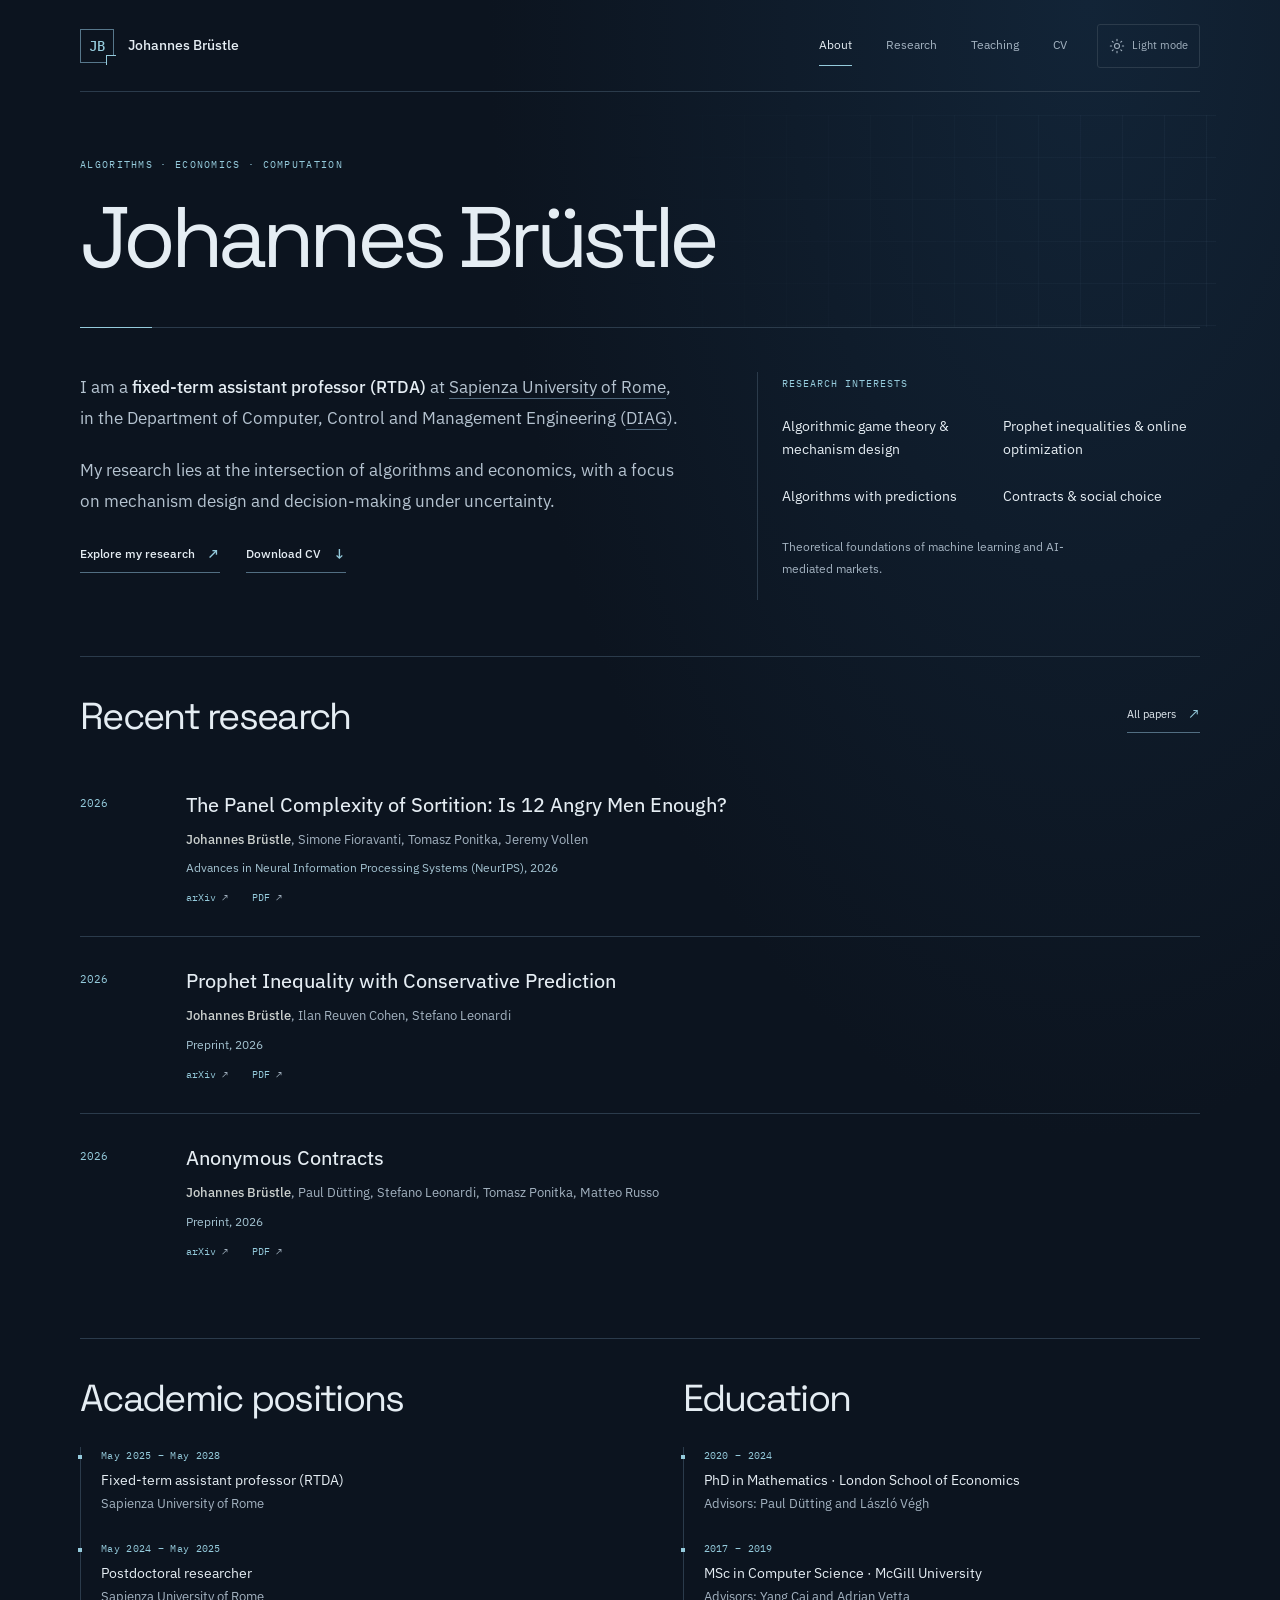
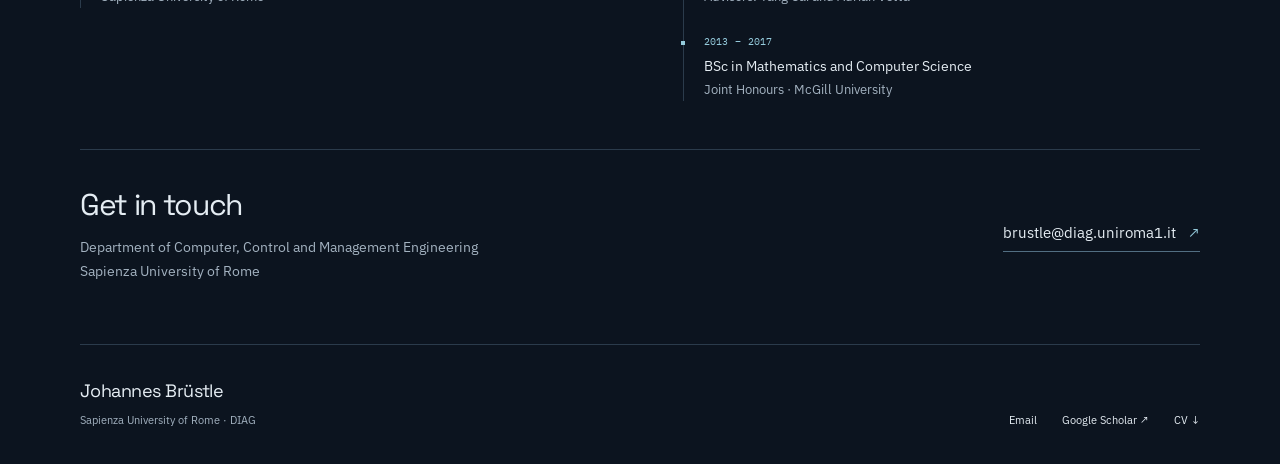
==== index.html @ 5ec2d5ed "Website" ====
<!doctype html>
<html lang="en" class="no-js">
<head>
  <meta charset="utf-8"><meta name="viewport" content="width=device-width,initial-scale=1">
  <title>Johannes Brüstle | Algorithms &amp; Economics</title>
  <meta name="description" content="Johannes Brüstle is an assistant professor at Sapienza University of Rome working on algorithmic game theory, mechanism design, and online optimization.">
  <meta name="theme-color" content="#0c141f">
  <meta name="google-site-verification" content="e_kFHhiiDj24DP6dQCuJJRCEikuIyRpMF3r_lVCMAkg">
  <meta property="og:title" content="Johannes Brüstle | Algorithms &amp; Economics">
  <meta property="og:description" content="Johannes Brüstle is an assistant professor at Sapienza University of Rome working on algorithmic game theory, mechanism design, and online optimization.">
  <meta property="og:type" content="website">
  <meta property="og:url" content="https://jbrustle01.github.io/">
  <meta property="og:site_name" content="Johannes Brüstle">
  <link rel="canonical" href="https://jbrustle01.github.io/">
  <link rel="icon" type="image/svg+xml" href="./assets/favicon.svg">
  <script src="./assets/theme.js?v=themes-1"></script>
  <link rel="stylesheet" href="./assets/style.css?v=themes-1">
  <script src="./assets/site.js?v=academic-1" defer></script>
  <script type="application/ld+json">
  {
    "@context": "https://schema.org",
    "@graph": [
      {
        "@type": "WebSite",
        "@id": "https://jbrustle01.github.io/#website",
        "url": "https://jbrustle01.github.io/",
        "name": "Johannes Brüstle"
      },
      {
        "@type": "ProfilePage",
        "@id": "https://jbrustle01.github.io/#profile",
        "url": "https://jbrustle01.github.io/",
        "name": "Johannes Brüstle",
        "isPartOf": {"@id": "https://jbrustle01.github.io/#website"},
        "mainEntity": {"@id": "https://jbrustle01.github.io/#person"}
      },
      {
        "@type": "Person",
        "@id": "https://jbrustle01.github.io/#person",
        "name": "Johannes Brüstle",
        "alternateName": "Johannes Brustle",
        "url": "https://jbrustle01.github.io/",
        "jobTitle": "Fixed-term assistant professor (RTDA)",
        "worksFor": {
          "@type": "CollegeOrUniversity",
          "name": "Sapienza University of Rome",
          "url": "https://www.uniroma1.it/en/"
        },
        "sameAs": [
          "https://scholar.google.com/citations?user=ef6YVs4AAAAJ"
        ]
      }
    ]
  }
  </script>

</head>
<body>
  <a class="skip" href="#main">Skip to content</a>
  <header class="site-header wrap">
    <a class="brand" href="./" aria-label="Johannes Brüstle — home"><span class="monogram" aria-hidden="true">JB</span><span>Johannes Brüstle</span></a>
    <div class="header-controls"><nav class="site-nav" aria-label="Main navigation"><a href="./" aria-current="page">About</a><a href="./research/">Research</a><a href="./teaching/">Teaching</a><a href="./cv/">CV</a></nav><button type="button" class="theme-toggle" data-theme-toggle aria-label="Switch to light mode" hidden><svg data-theme-icon viewBox="0 0 24 24" aria-hidden="true"><circle cx="12" cy="12" r="3.75"/><path d="M12 2v2m0 16v2M2 12h2m16 0h2M4.93 4.93l1.42 1.42m11.3 11.3 1.42 1.42M4.93 19.07l1.42-1.42m11.3-11.3 1.42-1.42"/></svg><span data-theme-label>Light mode</span></button></div>
  </header>
  <main id="main" class="wrap">
<section class="hero" aria-labelledby="home-title">
  <div class="hero-heading"><p class="eyebrow">Algorithms · Economics · Computation</p>
    <h1 id="home-title">Johannes Brüstle</h1>

  </div>
  <div class="hero-bio">
    <p class="intro">I am a <strong>fixed-term assistant professor (RTDA)</strong> at <a href="https://www.uniroma1.it/en/">Sapienza University of Rome</a>, in the Department of Computer, Control and Management Engineering (<a href="https://www.diag.uniroma1.it/">DIAG</a>).</p>
    <p class="intro">My research lies at the intersection of algorithms and economics, with a focus on mechanism design and decision-making under uncertainty.</p>
    <div class="link-row"><a class="text-link" href="research/">Explore my research <span class="arrow" aria-hidden="true">↗</span></a><a class="text-link" href="assets/johannes-brustle-cv.pdf">Download CV <span class="arrow" aria-hidden="true">↓</span></a></div>
  </div>
  <aside class="aside" aria-label="Research areas">
    <!-- To add a portrait, place portrait.jpg in assets and insert: <img class="portrait" src="assets/portrait.jpg" alt="Johannes Brüstle" width="600" height="750"> -->
    <p class="aside-label">Research interests</p>
    <ol class="areas"><li><span class="number" aria-hidden="true">01</span><span>Algorithmic game theory &amp; mechanism design</span></li><li><span class="number" aria-hidden="true">02</span><span>Prophet inequalities &amp; online optimization</span></li><li><span class="number" aria-hidden="true">03</span><span>Algorithms with predictions</span></li><li><span class="number" aria-hidden="true">04</span><span>Contracts &amp; social choice</span></li></ol>
    <p class="aside-note">Theoretical foundations of machine learning and AI-mediated markets.</p>
  </aside>
</section>
<section class="section" aria-labelledby="recent-title"><div class="section-heading"><h2 id="recent-title">Recent research</h2><a class="text-link" href="research/">All papers <span class="arrow" aria-hidden="true">↗</span></a></div>
<article class="paper" data-paper data-kind="publications">
      <div class="paper-year">2026</div><div>
      <h3><a href="https://arxiv.org/abs/2504.20508">The Panel Complexity of Sortition: Is 12 Angry Men Enough?</a></h3><p class="authors"><strong>Johannes Brüstle</strong>, Simone Fioravanti, Tomasz Ponitka, Jeremy Vollen</p>
      <p class="venue">Advances in Neural Information Processing Systems (NeurIPS), 2026</p>
      <div class="paper-links"><a href="https://arxiv.org/abs/2504.20508">arXiv <span aria-hidden="true">↗</span></a><a href="https://arxiv.org/pdf/2504.20508">PDF <span aria-hidden="true">↗</span></a></div></div>
    </article><article class="paper" data-paper data-kind="preprints">
      <div class="paper-year">2026</div><div>
      <h3><a href="https://arxiv.org/abs/2602.17358">Prophet Inequality with Conservative Prediction</a></h3><p class="authors"><strong>Johannes Brüstle</strong>, Ilan Reuven Cohen, Stefano Leonardi</p>
      <p class="venue">Preprint, 2026</p>
      <div class="paper-links"><a href="https://arxiv.org/abs/2602.17358">arXiv <span aria-hidden="true">↗</span></a><a href="https://arxiv.org/pdf/2602.17358">PDF <span aria-hidden="true">↗</span></a></div></div>
    </article><article class="paper" data-paper data-kind="preprints">
      <div class="paper-year">2026</div><div>
      <h3><a href="https://arxiv.org/abs/2602.12118">Anonymous Contracts</a></h3><p class="authors"><strong>Johannes Brüstle</strong>, Paul Dütting, Stefano Leonardi, Tomasz Ponitka, Matteo Russo</p>
      <p class="venue">Preprint, 2026</p>
      <div class="paper-links"><a href="https://arxiv.org/abs/2602.12118">arXiv <span aria-hidden="true">↗</span></a><a href="https://arxiv.org/pdf/2602.12118">PDF <span aria-hidden="true">↗</span></a></div></div>
    </article>
</section>
<section class="section two-column" aria-label="Academic background">
  <div><h2>Academic positions</h2><ol class="timeline"><li><span class="date">May 2025 – May 2028</span><span class="title">Fixed-term assistant professor (RTDA)</span><span class="detail">Sapienza University of Rome</span></li><li><span class="date">May 2024 – May 2025</span><span class="title">Postdoctoral researcher</span><span class="detail">Sapienza University of Rome</span></li></ol></div>
  <div><h2>Education</h2><ol class="timeline"><li><span class="date">2020 – 2024</span><span class="title">PhD in Mathematics · London School of Economics</span><span class="detail">Advisors: Paul Dütting and László Végh</span></li><li><span class="date">2017 – 2019</span><span class="title">MSc in Computer Science · McGill University</span><span class="detail">Advisors: Yang Cai and Adrian Vetta</span></li><li><span class="date">2013 – 2017</span><span class="title">BSc in Mathematics and Computer Science</span><span class="detail">Joint Honours · McGill University</span></li></ol></div>
</section>
<section class="section contact-strip" aria-labelledby="contact-title"><div><h2 id="contact-title">Get in touch</h2><p>Department of Computer, Control and Management Engineering<br>Sapienza University of Rome</p></div><a class="text-link" href="mailto:brustle@diag.uniroma1.it">brustle@diag.uniroma1.it <span class="arrow" aria-hidden="true">↗</span></a></section>

</main>
  <footer class="site-footer wrap">
    <div><div class="footer-name">Johannes Brüstle</div><p class="footer-detail">Sapienza University of Rome · DIAG</p></div>
    <div class="footer-links"><a href="mailto:brustle@diag.uniroma1.it">Email</a><a href="https://scholar.google.com/citations?user=ef6YVs4AAAAJ&amp;hl=en&amp;sortby=pubdate">Google Scholar <span aria-hidden="true">↗</span></a><a href="./assets/johannes-brustle-cv.pdf">CV <span aria-hidden="true">↓</span></a></div>
  </footer>
</body></html>
---- assets/style.css ----
@import url('https://fonts.googleapis.com/css2?family=IBM+Plex+Mono:wght@400;500&family=IBM+Plex+Sans:wght@400;450;500;600&family=Space+Grotesk:wght@400;500&display=swap');

/* Keep the original dark palette by default, including without JavaScript. */
:root {
  color-scheme: dark;
  --bg: #0c141f;
  --surface: #111e2b;
  --text: #e5edf3;
  --muted: #a3b2c0;
  --accent: #95cbdc;
  --line: #2b3b4b;
  --glow: #122437;
  --grid: #4660781f;
  --intro: #b5c3d0;
  --intro-original: #c5cccc;
  --lede-original: #b9c2c2;
  --strong-muted: #cbd0ce;
  --compact-text: #bdc5c5;
  --venue: #a3c2d0;
  --link-rule: #526e82;
  --link-rule-original: #527185;
  --paper-link-rule: #536067;
  --intro-rule: #4c6479;
  --intro-rule-original: #5f686b;
  --monogram-rule: #57778b;
  --control-bg: #142737;
  --control-bg-original: #202b30;
  --control-rule-original: #627077;
  --control-hover: #17293a;
  --search-rule: #647177;
  --selection-bg: #95cbdc;
  --selection-text: #0c141f;
  --display: 'Space Grotesk',-apple-system,BlinkMacSystemFont,'Segoe UI',sans-serif;
  --mono: 'IBM Plex Mono',monospace;
  --sans: 'IBM Plex Sans',-apple-system,BlinkMacSystemFont,'Segoe UI',sans-serif;
}
:root[data-theme="light"] {
  color-scheme: light;
  --bg: #f6f5f1;
  --surface: #ffffff;
  --text: #182c3b;
  --muted: #536371;
  --accent: #28667b;
  --line: #cbd3d5;
  --glow: #e6eef0;
  --grid: #46607816;
  --intro: #415564;
  --intro-original: #415564;
  --lede-original: #415564;
  --strong-muted: #2c414e;
  --compact-text: #415564;
  --venue: #416777;
  --link-rule: #74909c;
  --link-rule-original: #74909c;
  --paper-link-rule: #74909c;
  --intro-rule: #8ba2ac;
  --intro-rule-original: #8ba2ac;
  --monogram-rule: #78939f;
  --control-bg: #e1eaed;
  --control-bg-original: #e1eaed;
  --control-rule-original: #74909c;
  --control-hover: #e5edef;
  --search-rule: #8296a0;
  --selection-bg: #28667b;
  --selection-text: #ffffff;
}
*{box-sizing:border-box}html{scroll-behavior:smooth;scroll-padding-top:2rem}body{margin:0;background:var(--bg);color:var(--text);font:16px/1.7 var(--sans);-webkit-font-smoothing:antialiased}a{color:inherit;text-decoration:none;text-underline-offset:5px}a:hover{color:var(--accent)}button,input{font:inherit}button,a,input{touch-action:manipulation}:focus-visible{outline:2px solid var(--accent);outline-offset:6px}::selection{background:var(--selection-bg);color:var(--selection-text)}p{margin:0 0 1.25rem}h1,h2,h3{font-weight:400;margin:0;line-height:1.15}h1,h2{font-family:var(--display)}h1{font-size:clamp(3.2rem,6vw,5.5rem);letter-spacing:-.025em}h2{font-size:clamp(2rem,3.5vw,2.8rem);letter-spacing:-.02em}h3{font-size:1.2rem;font-weight:500}small{font-size:.8rem}.wrap{width:min(1120px,calc(100% - 96px));margin-inline:auto}.skip{position:absolute;left:24px;top:-100px;background:var(--text);color:var(--bg);padding:12px;z-index:5}.skip:focus{top:12px}.site-header{height:110px;display:flex;justify-content:space-between;align-items:center;border-bottom:1px solid var(--line);gap:30px}.brand{display:flex;align-items:center;gap:14px;font-size:15px;letter-spacing:.015em;white-space:nowrap}.monogram{font-family:var(--display);font-size:26px;width:38px;height:38px;border:1px solid var(--link-rule-original);display:grid;place-items:center;color:var(--accent);line-height:1}.site-nav{display:flex;gap:32px;align-items:center;font-size:14px}.site-nav a{padding:10px 0;position:relative;color:var(--muted)}.site-nav a:hover,.site-nav a[aria-current=page]{color:var(--text)}.site-nav a[aria-current=page]:after{content:'';height:2px;background:var(--accent);position:absolute;bottom:0;left:0;right:0}.eyebrow{text-transform:uppercase;letter-spacing:.19em;font-size:11px;font-weight:600;color:var(--accent);margin-bottom:25px}.hero{display:grid;grid-template-columns:1fr 300px;gap:88px;padding:75px 0 70px;align-items:start}.hero h1{font-size:clamp(4.4rem,7.7vw,7.1rem);line-height:.98;margin-bottom:32px;letter-spacing:-.035em}.hero .intro{font-size:18px;line-height:1.85;max-width:650px;color:var(--intro-original)}.hero .intro a{text-decoration:underline;text-decoration-color:var(--intro-rule-original)}.hero .intro strong{color:var(--text);font-weight:500}.link-row{display:flex;flex-wrap:wrap;gap:26px;align-items:center;margin-top:29px;font-size:13px;font-weight:500}.text-link{display:inline-flex;align-items:center;gap:12px;border-bottom:1px solid var(--link-rule-original);padding-bottom:5px}.arrow{font-size:17px;color:var(--accent)}.aside{border-top:1px solid var(--accent);margin-top:8px;padding-top:24px}.aside-label{color:var(--muted);font-size:11px;text-transform:uppercase;letter-spacing:.16em;margin:0 0 26px}.areas{padding:0;margin:0;list-style:none}.areas li{border-bottom:1px solid var(--line);padding:19px 0;display:flex;gap:19px;line-height:1.45;font-size:15px}.areas li:first-child{padding-top:0}.areas .number{font-size:11px;color:var(--accent);padding-top:2px;font-variant-numeric:tabular-nums}.aside-note{margin-top:25px;font-size:12px;color:var(--muted);line-height:1.8}.portrait{width:100%;aspect-ratio:4/5;object-fit:cover;margin:0 0 28px;filter:grayscale(100%)}.section{padding:48px 0 58px;border-top:1px solid var(--line)}.section-heading{display:flex;justify-content:space-between;align-items:center;gap:24px;margin-bottom:22px}.section-heading .text-link{font-size:12px;white-space:nowrap}.paper{display:grid;grid-template-columns:100px 1fr;gap:26px;padding:29px 0;border-bottom:1px solid var(--line)}.paper:last-child{border-bottom:none}.paper-year{font-size:13px;color:var(--accent);font-variant-numeric:tabular-nums;padding-top:4px}.paper h3{font-size:20px;line-height:1.45;font-weight:450;margin-bottom:9px;max-width:820px}.paper h3 a:hover{text-decoration:underline}.authors{color:var(--muted);font-size:13px;line-height:1.8;margin:0 0 7px}.authors strong{font-weight:500;color:var(--strong-muted)}.venue{font-size:12px;color:var(--venue);line-height:1.7;margin:0}.paper-links{display:flex;flex-wrap:wrap;gap:22px;margin-top:11px;font-size:12px}.paper-links a{border-bottom:1px solid var(--paper-link-rule);line-height:1.8}.paper-links span{color:var(--muted)}.two-column{display:grid;grid-template-columns:1fr 1fr;gap:85px}.quiet{color:var(--muted)}.small{font-size:14px}.timeline{padding:0;margin:27px 0 0;list-style:none}.timeline li{padding:0 0 25px 20px;border-left:1px solid var(--line);position:relative}.timeline li:before{content:'';width:5px;height:5px;position:absolute;top:8px;left:-3px;background:var(--accent)}.timeline li:last-child{padding-bottom:0}.timeline .date{display:block;font-size:11px;color:var(--accent);margin-bottom:5px;letter-spacing:.03em}.timeline .title{display:block;font-size:14px;color:var(--text);line-height:1.7}.timeline .detail{display:block;color:var(--muted);font-size:13px}.page-head{padding:63px 0 43px}.page-head .eyebrow{margin-bottom:20px}.page-head h1{margin-bottom:25px}.page-head .lede{color:var(--lede-original);font-size:17px;max-width:780px;line-height:1.9}.page-head .link-row{margin-top:22px}.research-tools{display:flex;align-items:center;justify-content:space-between;gap:24px;padding:20px 0;border-top:1px solid var(--line);border-bottom:1px solid var(--line);margin-bottom:36px}.filters{display:flex;gap:8px;flex-wrap:wrap}.filter{background:none;color:var(--muted);padding:8px 14px;border:1px solid transparent;cursor:pointer;font-size:12px;line-height:1.7}.filter[aria-pressed=true]{border-color:var(--control-rule-original);background:var(--control-bg-original);color:var(--text)}.filter:hover{color:var(--text);border-color:var(--paper-link-rule)}.search{display:flex;align-items:center;gap:10px;border-bottom:1px solid var(--search-rule);padding:7px 1px;min-width:240px}.search input{background:none;border:0;min-width:0;width:100%;color:var(--text);font-size:12px;padding:3px 0;outline-offset:4px}.search input::placeholder{color:var(--muted)}.search svg{width:15px;height:15px;flex-shrink:0;color:var(--muted)}.research-group{padding-bottom:40px}.research-group h2{font-size:31px}.group-title{display:flex;gap:16px;align-items:center}.count{font-family:var(--sans);font-size:11px;color:var(--muted);border:1px solid var(--line);min-width:23px;height:23px;display:grid;place-items:center}.empty{color:var(--muted);padding:30px 0 80px}.sr-only{position:absolute;width:1px;height:1px;padding:0;margin:-1px;overflow:hidden;clip:rect(0,0,0,0);white-space:nowrap;border:0}[hidden]{display:none!important}.cv-section{border-top:1px solid var(--line);display:grid;grid-template-columns:240px 1fr;gap:42px;padding:38px 0}.cv-section h2{font-size:30px}.cv-items{display:grid;gap:29px}.cv-entry h3{font-size:16px;margin:0 0 5px;line-height:1.5}.cv-entry p{font-size:14px;color:var(--muted);margin:0;line-height:1.85}.cv-entry .date{font-size:12px;color:var(--accent);margin:0 0 5px}.compact-list{list-style:none;padding:0;margin:0}.compact-list li{padding:8px 0;color:var(--compact-text);font-size:14px}.compact-list li:first-child{padding-top:0}.compact-list strong{color:var(--text);font-weight:500}.cv-download{border:1px solid var(--link-rule-original);padding:10px 18px;display:inline-flex;gap:18px;align-items:center;color:var(--text);font-size:13px}.cv-download:hover{background:var(--control-hover)}.course{display:grid;grid-template-columns:240px 1fr;gap:42px;padding:37px 0 48px;border-top:1px solid var(--line)}.course-meta{color:var(--muted);font-size:13px}.course-meta strong{color:var(--accent);font-weight:400;display:block;margin-bottom:9px}.course h2{margin-bottom:20px;font-size:35px}.course p{color:var(--muted);font-size:15px;max-width:640px}.site-footer{border-top:1px solid var(--line);padding:31px 0 35px;display:flex;justify-content:space-between;gap:24px;align-items:flex-end;margin-top:20px}.footer-name{font-family:var(--display);font-size:22px;margin-bottom:4px}.footer-detail{font-size:11px;color:var(--muted);margin:0}.footer-links{display:flex;gap:25px;font-size:12px}.contact-strip{display:flex;justify-content:space-between;gap:30px;align-items:center}.contact-strip h2{font-size:34px;margin-bottom:14px}.contact-strip p{font-size:14px;color:var(--muted);margin:0}.contact-strip .text-link{font-size:15px}.not-found{min-height:65vh}.not-found h1{margin-bottom:25px}.no-js .research-tools{display:none}
@media(min-width:1500px){.wrap{width:1160px}.hero{padding-top:85px;padding-bottom:85px}}
@media(max-width:900px){.wrap{width:calc(100% - 56px)}.hero{grid-template-columns:1fr 250px;gap:42px}.hero h1{font-size:5.6rem}.hero .intro{font-size:16px}.site-nav{gap:22px}.two-column{gap:40px}.cv-section,.course{grid-template-columns:190px 1fr;gap:28px}.research-tools{align-items:flex-start;flex-direction:column}.search{width:100%}}
@media(max-width:760px){.hero{display:block}.hero h1{font-size:5rem}.aside{margin-top:43px}}
@media(max-width:650px){.wrap{width:calc(100% - 40px)}.site-header{height:auto;padding:23px 0 16px;display:block}.brand{font-size:14px;gap:11px}.monogram{width:33px;height:33px;font-size:23px}.site-nav{gap:28px;margin-top:21px;font-size:12px}.site-nav a{padding:4px 0 10px}.hero{display:block;padding:44px 0 36px}.hero h1{font-size:5rem;margin-bottom:25px}.eyebrow{font-size:10px;margin-bottom:22px}.hero .intro{font-size:16px}.aside{margin-top:43px;padding-top:20px}.aside-label{margin-bottom:22px}.areas li{padding:14px 0;font-size:14px}.aside-note{display:none}.link-row{gap:22px;font-size:12px}.section{padding:33px 0 38px}.section-heading{align-items:baseline;gap:12px}.section-heading h2{font-size:31px}.section-heading .text-link{font-size:11px;gap:5px}.paper{grid-template-columns:1fr;gap:8px;padding:23px 0}.paper-year{font-size:11px;padding:0}.paper h3{font-size:18px}.authors{font-size:12px}.venue{font-size:11px}.two-column{grid-template-columns:1fr;gap:36px}.page-head{padding:42px 0 29px}.page-head h1{font-size:3.7rem}.page-head .lede{font-size:15px}.research-tools{gap:18px;padding:16px 0;margin-bottom:30px}.filter{padding:7px 11px;font-size:11px}.research-group h2{font-size:29px}.research-group{padding-bottom:32px}.cv-section,.course{grid-template-columns:1fr;gap:24px;padding:30px 0}.cv-section h2{font-size:29px}.course h2{font-size:30px}.course-meta{font-size:12px}.contact-strip{display:block}.contact-strip .text-link{margin-top:25px;font-size:14px}.site-footer{display:block;margin-top:5px;padding:25px 0}.footer-links{margin-top:21px;gap:24px}.portrait{max-width:290px}}
@media(prefers-reduced-motion:reduce){html{scroll-behavior:auto}}
@media print{body{background:white;color:#111;font-size:11pt}a{color:inherit}.wrap{width:100%}.site-header,.site-footer,.research-tools,.link-row,.aside{display:none}.hero,.page-head,.section,.cv-section{padding:15px 0}.hero{display:block}.hero h1{font-size:42pt}h1{font-size:34pt}h2{font-size:24pt}.quiet,.authors,.venue,.cv-entry p,.date,.eyebrow,.paper-year{color:#444!important}.paper,.cv-entry{break-inside:avoid}}

/* A restrained technical character: cool ink, geometric type, precise rules. */
body{background:radial-gradient(ellipse at 85% 0%,var(--glow) 0,transparent 600px),var(--bg)}
h1,h2{font-weight:400}h2{font-size:clamp(1.8rem,3vw,2.35rem);letter-spacing:-.045em}
.site-header{height:92px}.brand{font-weight:500;letter-spacing:0;font-size:14px}.monogram{font-family:var(--mono);font-size:14px;width:34px;height:34px;border-color:var(--monogram-rule);position:relative}.monogram:after{content:'';position:absolute;right:-3px;bottom:-3px;background:var(--bg);width:9px;height:9px;border-left:1px solid var(--accent);border-top:1px solid var(--accent)}
.site-nav{font-size:12px;gap:34px}.site-nav a[aria-current=page]:after{height:1px}.eyebrow,.aside-label,.paper-year,.timeline .date,.cv-entry .date,.count,.course-meta strong{font-family:var(--mono);font-weight:400}.eyebrow{font-size:10px;letter-spacing:.13em}
.hero{grid-template-columns:minmax(0,1.35fr) minmax(0,1fr);gap:44px 78px;padding:43px 0 56px;position:relative}.hero-heading{grid-column:1/-1;position:relative;border-bottom:1px solid var(--line);padding:21px 0 42px;isolation:isolate}.hero-heading:before{content:'';position:absolute;inset:-20px -16px 0 48%;background-image:linear-gradient(var(--grid) 1px,transparent 1px),linear-gradient(90deg,var(--grid) 1px,transparent 1px);background-size:42px 42px;mask-image:linear-gradient(90deg,transparent,#000);z-index:-1;pointer-events:none}.hero-heading:after{content:'';position:absolute;bottom:-1px;left:0;width:72px;height:1px;background:var(--accent)}
.hero .eyebrow{margin-bottom:19px}.hero h1{font-family:var(--display);font-size:clamp(3.5rem,6.7vw,6.1rem);line-height:1.08;letter-spacing:-.065em;margin:0;white-space:nowrap}.research-mark{position:absolute;right:8px;bottom:26px;width:190px;height:136px;color:var(--accent);opacity:.5;z-index:-1}.hero .intro{font-size:17px;line-height:1.85;color:var(--intro)}.hero .intro a{text-decoration-color:var(--intro-rule)}.hero .link-row{margin-top:24px}.text-link{border-color:var(--link-rule);font-size:12px}.text-link .arrow{font-size:15px}
.aside{border:0;margin:0;padding:3px 0 0 24px;border-left:1px solid var(--line)}.aside-label{font-size:10px;letter-spacing:.1em;margin-bottom:23px;color:var(--accent)}.areas{display:grid;grid-template-columns:1fr 1fr;gap:23px 24px}.areas li,.areas li:first-child{display:block;border:0;padding:0;font-size:14px;line-height:1.7}.areas .number{display:none}.aside-note{font-size:12px;line-height:1.85;margin-top:27px;max-width:290px}.section{padding:38px 0 48px}.paper{grid-template-columns:82px 1fr;gap:24px}.paper h3{font-size:20px;font-weight:450}.paper-year{font-size:11px;letter-spacing:0}.paper-links{gap:24px}.paper-links a{font-family:var(--mono);font-size:10px;border:0;color:var(--accent)}.paper-links a:hover{text-decoration:underline}.authors{font-size:13px}.venue{font-size:12px;color:var(--venue)}.section-heading .text-link{font-size:11px}.page-head h1{font-size:clamp(3rem,5.4vw,4.75rem);letter-spacing:-.065em}.page-head .lede{color:var(--intro)}.research-group h2{font-size:27px;letter-spacing:-.04em}.filter{font-family:var(--mono);font-size:10px}.filter[aria-pressed=true]{background:var(--control-bg);border-color:var(--link-rule)}.search input{font-size:12px}.cv-section h2{font-size:25px}.course h2{font-size:31px}.cv-download{font-size:12px}.contact-strip h2{font-size:30px}.footer-name{font-size:18px;letter-spacing:-.03em}.footer-detail{font-size:11px}.footer-links{font-size:11px}.timeline li:before{background:var(--accent);width:4px;height:4px}.timeline .date{font-size:10px}.site-footer{margin-top:12px}
@media(min-width:1500px){.hero{padding-top:55px;padding-bottom:65px}}
@media(max-width:1050px){.hero h1{font-size:6.6vw}.research-mark{width:135px;opacity:.3}.hero{gap:35px 42px}.areas{grid-template-columns:1fr;gap:13px}.areas li br{display:none}.aside-note{margin-top:18px}}
@media(max-width:760px){.hero{display:block;padding-top:30px}.hero-heading{padding:15px 0 30px;margin-bottom:30px}.hero h1{font-size:clamp(2.85rem,8.7vw,4.7rem);white-space:normal;letter-spacing:-.06em}.hero .intro{font-size:16px}.research-mark{display:none}.aside{margin-top:34px;padding:22px 0 0;border-left:0;border-top:1px solid var(--line)}.areas{grid-template-columns:1fr 1fr;gap:18px 28px}.areas li{font-size:13px}.aside-note{display:block;max-width:100%}.hero-heading:before{left:30%;opacity:.65}.site-header{height:auto}.paper{grid-template-columns:1fr;gap:8px}.page-head h1{font-size:clamp(2.7rem,8vw,3.75rem)}.section-heading h2{font-size:27px}.research-group h2{font-size:25px}.cv-section h2{font-size:25px}}
@media(max-width:400px){.hero h1{font-size:2.9rem}.hero .eyebrow{font-size:9px;letter-spacing:.04em}.site-nav{gap:27px}.areas{gap:17px}.section-heading .text-link{font-size:10px}.section-heading h2{font-size:25px}.paper h3{font-size:18px}}
@media print{body{background:white}.hero-heading:before,.hero-heading:after,.research-mark{display:none}.hero h1{font-size:36pt;white-space:normal}.hero-heading{padding:0 0 18px}.hero .intro{color:#333}.page-head h1{font-size:30pt}.venue{color:#444}}

/* Shared navigation: the theme action stays visible and reachable on small screens. */
.header-controls {
  display: flex;
  align-items: center;
  gap: 30px;
}
.theme-toggle {
  display: inline-flex;
  align-items: center;
  justify-content: center;
  gap: 7px;
  flex-shrink: 0;
  min-height: 44px;
  padding: 10px 11px;
  border: 1px solid var(--line);
  border-radius: 3px;
  background: transparent;
  color: var(--muted);
  font: 11px/1.3 var(--sans);
  white-space: nowrap;
  cursor: pointer;
}
.theme-toggle:hover {
  color: var(--text);
  border-color: var(--link-rule);
  background: var(--control-hover);
}
.theme-toggle:focus-visible {
  outline-offset: 4px;
}
.theme-toggle svg {
  width: 16px;
  height: 16px;
  flex-shrink: 0;
  fill: none;
  stroke: currentColor;
  stroke-width: 1.6;
  stroke-linecap: round;
  stroke-linejoin: round;
}
@media (max-width: 1000px) {
  .site-header { gap: 24px; }
  .header-controls { gap: 20px; }
  .site-nav { gap: 24px; }
}
@media (max-width: 760px) {
  .site-header {
    display: grid;
    grid-template-columns: minmax(0,1fr) auto;
    height: auto;
    align-items: center;
    gap: 13px 12px;
    padding: 21px 0 13px;
  }
  .brand { grid-column: 1; grid-row: 1; gap: 9px; font-size: 13px; }
  .monogram { width: 31px; height: 31px; }
  .header-controls { display: contents; }
  .theme-toggle { grid-column: 2; grid-row: 1; }
  .site-nav {
    grid-column: 1 / -1;
    grid-row: 2;
    gap: clamp(24px,6vw,36px);
    margin-top: 0;
    font-size: 12px;
  }
  .site-nav a { display: inline-flex; align-items: center; min-height: 44px; padding: 10px 0; }
}
@media (max-width: 360px) {
  .site-header { column-gap: 8px; }
  .brand { font-size: 12px; gap: 8px; }
  .theme-toggle { padding-inline: 9px; gap: 6px; }
}
@media print {
  :root, :root[data-theme="light"] {
    color-scheme: light;
    --bg: #fff;
    --surface: #fff;
    --text: #111;
    --muted: #444;
    --accent: #333;
    --line: #ccc;
    --intro: #333;
    --intro-original: #333;
    --lede-original: #333;
    --strong-muted: #222;
    --compact-text: #333;
    --venue: #444;
  }
  body { background: #fff; }
  .site-header, .theme-toggle { display: none; }
  .page-head .lede, .compact-list li, .course p, .course-meta { color: #444; }
}
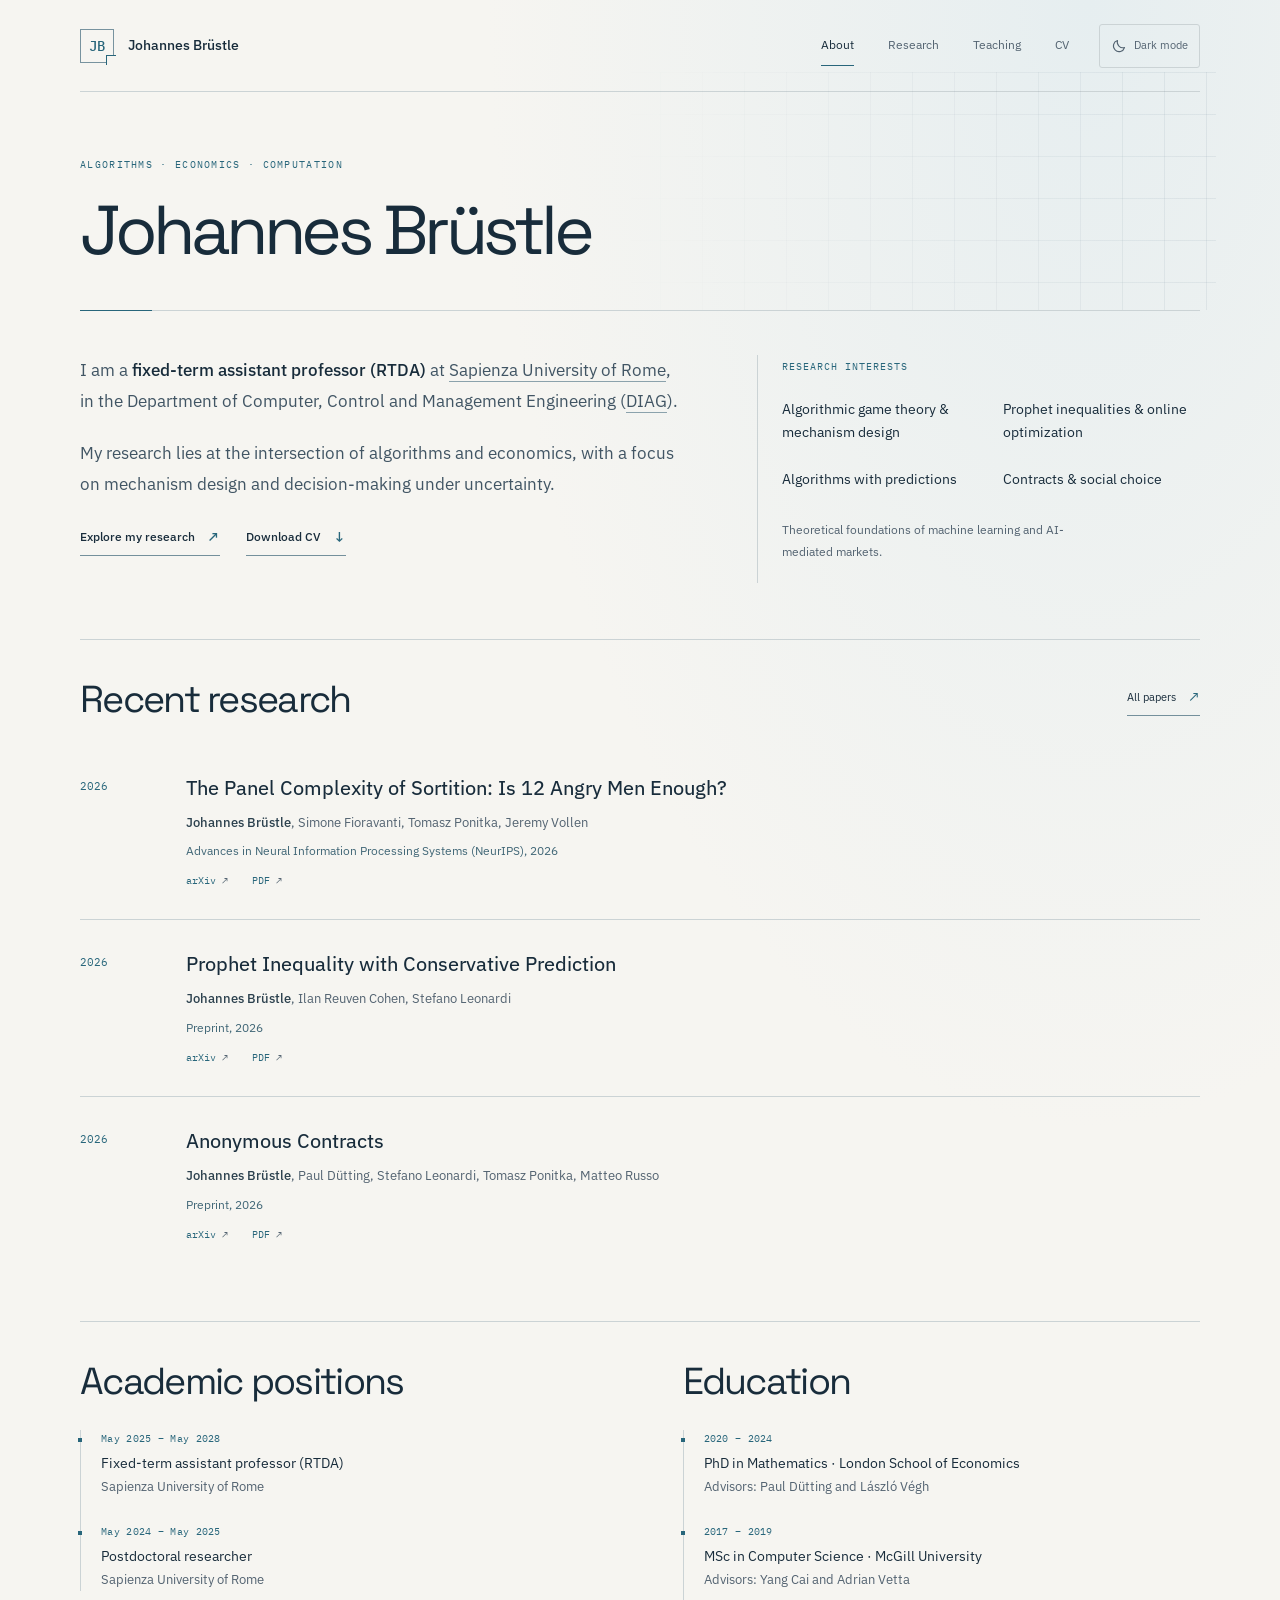
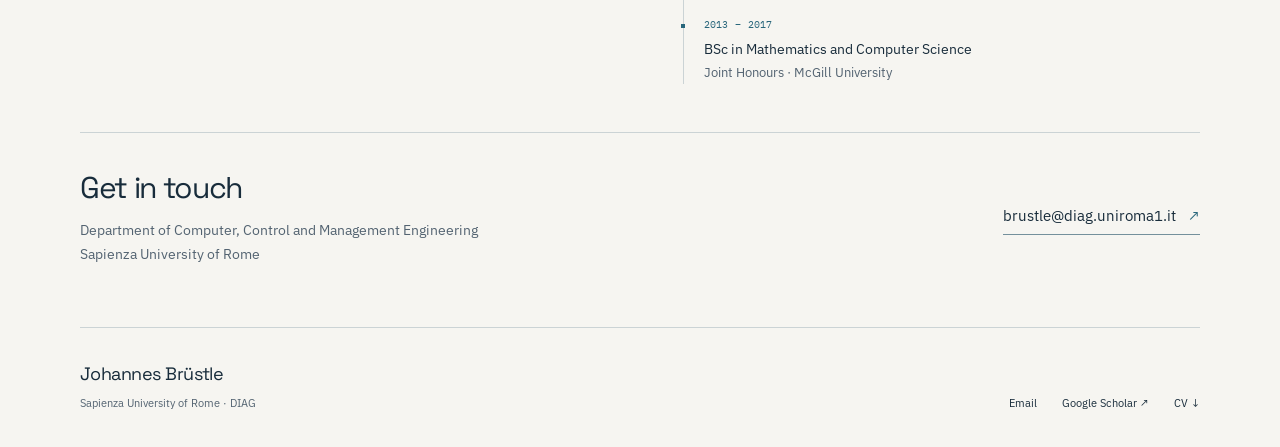
==== commit 707cfbfa: "Website" ====
--- a/index.html
+++ b/index.html
@@ -4,7 +4,7 @@
   <meta charset="utf-8"><meta name="viewport" content="width=device-width,initial-scale=1">
   <title>Johannes Brüstle | Algorithms &amp; Economics</title>
   <meta name="description" content="Johannes Brüstle is an assistant professor at Sapienza University of Rome working on algorithmic game theory, mechanism design, and online optimization.">
-  <meta name="theme-color" content="#0c141f">
+  <meta name="theme-color" content="#f6f5f1">
   <meta name="google-site-verification" content="e_kFHhiiDj24DP6dQCuJJRCEikuIyRpMF3r_lVCMAkg">
   <meta property="og:title" content="Johannes Brüstle | Algorithms &amp; Economics">
   <meta property="og:description" content="Johannes Brüstle is an assistant professor at Sapienza University of Rome working on algorithmic game theory, mechanism design, and online optimization.">
@@ -13,8 +13,8 @@
   <meta property="og:site_name" content="Johannes Brüstle">
   <link rel="canonical" href="https://jbrustle01.github.io/">
   <link rel="icon" type="image/svg+xml" href="./assets/favicon.svg">
-  <script src="./assets/theme.js?v=themes-1"></script>
-  <link rel="stylesheet" href="./assets/style.css?v=themes-1">
+  <script src="./assets/theme.js?v=themes-2"></script>
+  <link rel="stylesheet" href="./assets/style.css?v=headings-2">
   <script src="./assets/site.js?v=academic-1" defer></script>
   <script type="application/ld+json">
   {
@@ -59,12 +59,12 @@
   <a class="skip" href="#main">Skip to content</a>
   <header class="site-header wrap">
     <a class="brand" href="./" aria-label="Johannes Brüstle — home"><span class="monogram" aria-hidden="true">JB</span><span>Johannes Brüstle</span></a>
-    <div class="header-controls"><nav class="site-nav" aria-label="Main navigation"><a href="./" aria-current="page">About</a><a href="./research/">Research</a><a href="./teaching/">Teaching</a><a href="./cv/">CV</a></nav><button type="button" class="theme-toggle" data-theme-toggle aria-label="Switch to light mode" hidden><svg data-theme-icon viewBox="0 0 24 24" aria-hidden="true"><circle cx="12" cy="12" r="3.75"/><path d="M12 2v2m0 16v2M2 12h2m16 0h2M4.93 4.93l1.42 1.42m11.3 11.3 1.42 1.42M4.93 19.07l1.42-1.42m11.3-11.3 1.42-1.42"/></svg><span data-theme-label>Light mode</span></button></div>
+    <div class="header-controls"><nav class="site-nav" aria-label="Main navigation"><a href="./" aria-current="page">About</a><a href="./research/">Research</a><a href="./teaching/">Teaching</a><a href="./cv/">CV</a></nav><button type="button" class="theme-toggle" data-theme-toggle aria-label="Switch to dark mode" hidden><svg data-theme-icon viewBox="0 0 24 24" aria-hidden="true"><path d="M20.3 14.25A8.5 8.5 0 0 1 9.75 3.7a8.5 8.5 0 1 0 10.55 10.55Z"/></svg><span data-theme-label>Dark mode</span></button></div>
   </header>
   <main id="main" class="wrap">
 <section class="hero" aria-labelledby="home-title">
   <div class="hero-heading"><p class="eyebrow">Algorithms · Economics · Computation</p>
-    <h1 id="home-title">Johannes Brüstle</h1>
+    <h1 class="page-title" id="home-title">Johannes Brüstle</h1>
 
   </div>
   <div class="hero-bio">
--- a/assets/style.css
+++ b/assets/style.css
@@ -1,7 +1,40 @@
 @import url('https://fonts.googleapis.com/css2?family=IBM+Plex+Mono:wght@400;500&family=IBM+Plex+Sans:wght@400;450;500;600&family=Space+Grotesk:wght@400;500&display=swap');
 
-/* Keep the original dark palette by default, including without JavaScript. */
+/* Light is the default, including without JavaScript. */
 :root {
+  color-scheme: light;
+  --bg: #f6f5f1;
+  --surface: #ffffff;
+  --text: #182c3b;
+  --muted: #536371;
+  --accent: #28667b;
+  --line: #cbd3d5;
+  --glow: #e6eef0;
+  --grid: #46607816;
+  --intro: #415564;
+  --intro-original: #415564;
+  --lede-original: #415564;
+  --strong-muted: #2c414e;
+  --compact-text: #415564;
+  --venue: #416777;
+  --link-rule: #74909c;
+  --link-rule-original: #74909c;
+  --paper-link-rule: #74909c;
+  --intro-rule: #8ba2ac;
+  --intro-rule-original: #8ba2ac;
+  --monogram-rule: #78939f;
+  --control-bg: #e1eaed;
+  --control-bg-original: #e1eaed;
+  --control-rule-original: #74909c;
+  --control-hover: #e5edef;
+  --search-rule: #8296a0;
+  --selection-bg: #28667b;
+  --selection-text: #ffffff;
+  --display: 'Space Grotesk',-apple-system,BlinkMacSystemFont,'Segoe UI',sans-serif;
+  --mono: 'IBM Plex Mono',monospace;
+  --sans: 'IBM Plex Sans',-apple-system,BlinkMacSystemFont,'Segoe UI',sans-serif;
+}
+:root[data-theme="dark"] {
   color-scheme: dark;
   --bg: #0c141f;
   --surface: #111e2b;
@@ -30,47 +63,14 @@
   --search-rule: #647177;
   --selection-bg: #95cbdc;
   --selection-text: #0c141f;
-  --display: 'Space Grotesk',-apple-system,BlinkMacSystemFont,'Segoe UI',sans-serif;
-  --mono: 'IBM Plex Mono',monospace;
-  --sans: 'IBM Plex Sans',-apple-system,BlinkMacSystemFont,'Segoe UI',sans-serif;
-}
-:root[data-theme="light"] {
-  color-scheme: light;
-  --bg: #f6f5f1;
-  --surface: #ffffff;
-  --text: #182c3b;
-  --muted: #536371;
-  --accent: #28667b;
-  --line: #cbd3d5;
-  --glow: #e6eef0;
-  --grid: #46607816;
-  --intro: #415564;
-  --intro-original: #415564;
-  --lede-original: #415564;
-  --strong-muted: #2c414e;
-  --compact-text: #415564;
-  --venue: #416777;
-  --link-rule: #74909c;
-  --link-rule-original: #74909c;
-  --paper-link-rule: #74909c;
-  --intro-rule: #8ba2ac;
-  --intro-rule-original: #8ba2ac;
-  --monogram-rule: #78939f;
-  --control-bg: #e1eaed;
-  --control-bg-original: #e1eaed;
-  --control-rule-original: #74909c;
-  --control-hover: #e5edef;
-  --search-rule: #8296a0;
-  --selection-bg: #28667b;
-  --selection-text: #ffffff;
-}
-*{box-sizing:border-box}html{scroll-behavior:smooth;scroll-padding-top:2rem}body{margin:0;background:var(--bg);color:var(--text);font:16px/1.7 var(--sans);-webkit-font-smoothing:antialiased}a{color:inherit;text-decoration:none;text-underline-offset:5px}a:hover{color:var(--accent)}button,input{font:inherit}button,a,input{touch-action:manipulation}:focus-visible{outline:2px solid var(--accent);outline-offset:6px}::selection{background:var(--selection-bg);color:var(--selection-text)}p{margin:0 0 1.25rem}h1,h2,h3{font-weight:400;margin:0;line-height:1.15}h1,h2{font-family:var(--display)}h1{font-size:clamp(3.2rem,6vw,5.5rem);letter-spacing:-.025em}h2{font-size:clamp(2rem,3.5vw,2.8rem);letter-spacing:-.02em}h3{font-size:1.2rem;font-weight:500}small{font-size:.8rem}.wrap{width:min(1120px,calc(100% - 96px));margin-inline:auto}.skip{position:absolute;left:24px;top:-100px;background:var(--text);color:var(--bg);padding:12px;z-index:5}.skip:focus{top:12px}.site-header{height:110px;display:flex;justify-content:space-between;align-items:center;border-bottom:1px solid var(--line);gap:30px}.brand{display:flex;align-items:center;gap:14px;font-size:15px;letter-spacing:.015em;white-space:nowrap}.monogram{font-family:var(--display);font-size:26px;width:38px;height:38px;border:1px solid var(--link-rule-original);display:grid;place-items:center;color:var(--accent);line-height:1}.site-nav{display:flex;gap:32px;align-items:center;font-size:14px}.site-nav a{padding:10px 0;position:relative;color:var(--muted)}.site-nav a:hover,.site-nav a[aria-current=page]{color:var(--text)}.site-nav a[aria-current=page]:after{content:'';height:2px;background:var(--accent);position:absolute;bottom:0;left:0;right:0}.eyebrow{text-transform:uppercase;letter-spacing:.19em;font-size:11px;font-weight:600;color:var(--accent);margin-bottom:25px}.hero{display:grid;grid-template-columns:1fr 300px;gap:88px;padding:75px 0 70px;align-items:start}.hero h1{font-size:clamp(4.4rem,7.7vw,7.1rem);line-height:.98;margin-bottom:32px;letter-spacing:-.035em}.hero .intro{font-size:18px;line-height:1.85;max-width:650px;color:var(--intro-original)}.hero .intro a{text-decoration:underline;text-decoration-color:var(--intro-rule-original)}.hero .intro strong{color:var(--text);font-weight:500}.link-row{display:flex;flex-wrap:wrap;gap:26px;align-items:center;margin-top:29px;font-size:13px;font-weight:500}.text-link{display:inline-flex;align-items:center;gap:12px;border-bottom:1px solid var(--link-rule-original);padding-bottom:5px}.arrow{font-size:17px;color:var(--accent)}.aside{border-top:1px solid var(--accent);margin-top:8px;padding-top:24px}.aside-label{color:var(--muted);font-size:11px;text-transform:uppercase;letter-spacing:.16em;margin:0 0 26px}.areas{padding:0;margin:0;list-style:none}.areas li{border-bottom:1px solid var(--line);padding:19px 0;display:flex;gap:19px;line-height:1.45;font-size:15px}.areas li:first-child{padding-top:0}.areas .number{font-size:11px;color:var(--accent);padding-top:2px;font-variant-numeric:tabular-nums}.aside-note{margin-top:25px;font-size:12px;color:var(--muted);line-height:1.8}.portrait{width:100%;aspect-ratio:4/5;object-fit:cover;margin:0 0 28px;filter:grayscale(100%)}.section{padding:48px 0 58px;border-top:1px solid var(--line)}.section-heading{display:flex;justify-content:space-between;align-items:center;gap:24px;margin-bottom:22px}.section-heading .text-link{font-size:12px;white-space:nowrap}.paper{display:grid;grid-template-columns:100px 1fr;gap:26px;padding:29px 0;border-bottom:1px solid var(--line)}.paper:last-child{border-bottom:none}.paper-year{font-size:13px;color:var(--accent);font-variant-numeric:tabular-nums;padding-top:4px}.paper h3{font-size:20px;line-height:1.45;font-weight:450;margin-bottom:9px;max-width:820px}.paper h3 a:hover{text-decoration:underline}.authors{color:var(--muted);font-size:13px;line-height:1.8;margin:0 0 7px}.authors strong{font-weight:500;color:var(--strong-muted)}.venue{font-size:12px;color:var(--venue);line-height:1.7;margin:0}.paper-links{display:flex;flex-wrap:wrap;gap:22px;margin-top:11px;font-size:12px}.paper-links a{border-bottom:1px solid var(--paper-link-rule);line-height:1.8}.paper-links span{color:var(--muted)}.two-column{display:grid;grid-template-columns:1fr 1fr;gap:85px}.quiet{color:var(--muted)}.small{font-size:14px}.timeline{padding:0;margin:27px 0 0;list-style:none}.timeline li{padding:0 0 25px 20px;border-left:1px solid var(--line);position:relative}.timeline li:before{content:'';width:5px;height:5px;position:absolute;top:8px;left:-3px;background:var(--accent)}.timeline li:last-child{padding-bottom:0}.timeline .date{display:block;font-size:11px;color:var(--accent);margin-bottom:5px;letter-spacing:.03em}.timeline .title{display:block;font-size:14px;color:var(--text);line-height:1.7}.timeline .detail{display:block;color:var(--muted);font-size:13px}.page-head{padding:63px 0 43px}.page-head .eyebrow{margin-bottom:20px}.page-head h1{margin-bottom:25px}.page-head .lede{color:var(--lede-original);font-size:17px;max-width:780px;line-height:1.9}.page-head .link-row{margin-top:22px}.research-tools{display:flex;align-items:center;justify-content:space-between;gap:24px;padding:20px 0;border-top:1px solid var(--line);border-bottom:1px solid var(--line);margin-bottom:36px}.filters{display:flex;gap:8px;flex-wrap:wrap}.filter{background:none;color:var(--muted);padding:8px 14px;border:1px solid transparent;cursor:pointer;font-size:12px;line-height:1.7}.filter[aria-pressed=true]{border-color:var(--control-rule-original);background:var(--control-bg-original);color:var(--text)}.filter:hover{color:var(--text);border-color:var(--paper-link-rule)}.search{display:flex;align-items:center;gap:10px;border-bottom:1px solid var(--search-rule);padding:7px 1px;min-width:240px}.search input{background:none;border:0;min-width:0;width:100%;color:var(--text);font-size:12px;padding:3px 0;outline-offset:4px}.search input::placeholder{color:var(--muted)}.search svg{width:15px;height:15px;flex-shrink:0;color:var(--muted)}.research-group{padding-bottom:40px}.research-group h2{font-size:31px}.group-title{display:flex;gap:16px;align-items:center}.count{font-family:var(--sans);font-size:11px;color:var(--muted);border:1px solid var(--line);min-width:23px;height:23px;display:grid;place-items:center}.empty{color:var(--muted);padding:30px 0 80px}.sr-only{position:absolute;width:1px;height:1px;padding:0;margin:-1px;overflow:hidden;clip:rect(0,0,0,0);white-space:nowrap;border:0}[hidden]{display:none!important}.cv-section{border-top:1px solid var(--line);display:grid;grid-template-columns:240px 1fr;gap:42px;padding:38px 0}.cv-section h2{font-size:30px}.cv-items{display:grid;gap:29px}.cv-entry h3{font-size:16px;margin:0 0 5px;line-height:1.5}.cv-entry p{font-size:14px;color:var(--muted);margin:0;line-height:1.85}.cv-entry .date{font-size:12px;color:var(--accent);margin:0 0 5px}.compact-list{list-style:none;padding:0;margin:0}.compact-list li{padding:8px 0;color:var(--compact-text);font-size:14px}.compact-list li:first-child{padding-top:0}.compact-list strong{color:var(--text);font-weight:500}.cv-download{border:1px solid var(--link-rule-original);padding:10px 18px;display:inline-flex;gap:18px;align-items:center;color:var(--text);font-size:13px}.cv-download:hover{background:var(--control-hover)}.course{display:grid;grid-template-columns:240px 1fr;gap:42px;padding:37px 0 48px;border-top:1px solid var(--line)}.course-meta{color:var(--muted);font-size:13px}.course-meta strong{color:var(--accent);font-weight:400;display:block;margin-bottom:9px}.course h2{margin-bottom:20px;font-size:35px}.course p{color:var(--muted);font-size:15px;max-width:640px}.site-footer{border-top:1px solid var(--line);padding:31px 0 35px;display:flex;justify-content:space-between;gap:24px;align-items:flex-end;margin-top:20px}.footer-name{font-family:var(--display);font-size:22px;margin-bottom:4px}.footer-detail{font-size:11px;color:var(--muted);margin:0}.footer-links{display:flex;gap:25px;font-size:12px}.contact-strip{display:flex;justify-content:space-between;gap:30px;align-items:center}.contact-strip h2{font-size:34px;margin-bottom:14px}.contact-strip p{font-size:14px;color:var(--muted);margin:0}.contact-strip .text-link{font-size:15px}.not-found{min-height:65vh}.not-found h1{margin-bottom:25px}.no-js .research-tools{display:none}
+}
+*{box-sizing:border-box}html{scroll-behavior:smooth;scroll-padding-top:2rem}body{margin:0;background:var(--bg);color:var(--text);font:16px/1.7 var(--sans);-webkit-font-smoothing:antialiased}a{color:inherit;text-decoration:none;text-underline-offset:5px}a:hover{color:var(--accent)}button,input{font:inherit}button,a,input{touch-action:manipulation}:focus-visible{outline:2px solid var(--accent);outline-offset:6px}::selection{background:var(--selection-bg);color:var(--selection-text)}p{margin:0 0 1.25rem}h1,h2,h3{font-weight:400;margin:0;line-height:1.15}h1,h2{font-family:var(--display)}h1{font-size:clamp(3.2rem,6vw,5.5rem);letter-spacing:-.025em}h2{font-size:clamp(2rem,3.5vw,2.8rem);letter-spacing:-.02em}h3{font-size:1.2rem;font-weight:500}small{font-size:.8rem}.wrap{width:min(1120px,calc(100% - 96px));margin-inline:auto}.skip{position:absolute;left:24px;top:-100px;background:var(--text);color:var(--bg);padding:12px;z-index:5}.skip:focus{top:12px}.site-header{height:110px;display:flex;justify-content:space-between;align-items:center;border-bottom:1px solid var(--line);gap:30px}.brand{display:flex;align-items:center;gap:14px;font-size:15px;letter-spacing:.015em;white-space:nowrap}.monogram{font-family:var(--display);font-size:26px;width:38px;height:38px;border:1px solid var(--link-rule-original);display:grid;place-items:center;color:var(--accent);line-height:1}.site-nav{display:flex;gap:32px;align-items:center;font-size:14px}.site-nav a{padding:10px 0;position:relative;color:var(--muted)}.site-nav a:hover,.site-nav a[aria-current=page]{color:var(--text)}.site-nav a[aria-current=page]:after{content:'';height:2px;background:var(--accent);position:absolute;bottom:0;left:0;right:0}.eyebrow{text-transform:uppercase;letter-spacing:.19em;font-size:11px;font-weight:600;color:var(--accent);margin-bottom:25px}.hero{display:grid;grid-template-columns:1fr 300px;gap:88px;padding:75px 0 70px;align-items:start}.hero .intro{font-size:18px;line-height:1.85;max-width:650px;color:var(--intro-original)}.hero .intro a{text-decoration:underline;text-decoration-color:var(--intro-rule-original)}.hero .intro strong{color:var(--text);font-weight:500}.link-row{display:flex;flex-wrap:wrap;gap:26px;align-items:center;margin-top:29px;font-size:13px;font-weight:500}.text-link{display:inline-flex;align-items:center;gap:12px;border-bottom:1px solid var(--link-rule-original);padding-bottom:5px}.arrow{font-size:17px;color:var(--accent)}.aside{border-top:1px solid var(--accent);margin-top:8px;padding-top:24px}.aside-label{color:var(--muted);font-size:11px;text-transform:uppercase;letter-spacing:.16em;margin:0 0 26px}.areas{padding:0;margin:0;list-style:none}.areas li{border-bottom:1px solid var(--line);padding:19px 0;display:flex;gap:19px;line-height:1.45;font-size:15px}.areas li:first-child{padding-top:0}.areas .number{font-size:11px;color:var(--accent);padding-top:2px;font-variant-numeric:tabular-nums}.aside-note{margin-top:25px;font-size:12px;color:var(--muted);line-height:1.8}.portrait{width:100%;aspect-ratio:4/5;object-fit:cover;margin:0 0 28px;filter:grayscale(100%)}.section{padding:48px 0 58px;border-top:1px solid var(--line)}.section-heading{display:flex;justify-content:space-between;align-items:center;gap:24px;margin-bottom:22px}.section-heading .text-link{font-size:12px;white-space:nowrap}.paper{display:grid;grid-template-columns:100px 1fr;gap:26px;padding:29px 0;border-bottom:1px solid var(--line)}.paper:last-child{border-bottom:none}.paper-year{font-size:13px;color:var(--accent);font-variant-numeric:tabular-nums;padding-top:4px}.paper h3{font-size:20px;line-height:1.45;font-weight:450;margin-bottom:9px;max-width:820px}.paper h3 a:hover{text-decoration:underline}.authors{color:var(--muted);font-size:13px;line-height:1.8;margin:0 0 7px}.authors strong{font-weight:500;color:var(--strong-muted)}.venue{font-size:12px;color:var(--venue);line-height:1.7;margin:0}.paper-links{display:flex;flex-wrap:wrap;gap:22px;margin-top:11px;font-size:12px}.paper-links a{border-bottom:1px solid var(--paper-link-rule);line-height:1.8}.paper-links span{color:var(--muted)}.two-column{display:grid;grid-template-columns:1fr 1fr;gap:85px}.quiet{color:var(--muted)}.small{font-size:14px}.timeline{padding:0;margin:27px 0 0;list-style:none}.timeline li{padding:0 0 25px 20px;border-left:1px solid var(--line);position:relative}.timeline li:before{content:'';width:5px;height:5px;position:absolute;top:8px;left:-3px;background:var(--accent)}.timeline li:last-child{padding-bottom:0}.timeline .date{display:block;font-size:11px;color:var(--accent);margin-bottom:5px;letter-spacing:.03em}.timeline .title{display:block;font-size:14px;color:var(--text);line-height:1.7}.timeline .detail{display:block;color:var(--muted);font-size:13px}.page-head{padding:63px 0 43px}.page-head .eyebrow{margin-bottom:20px}.page-head .lede{color:var(--lede-original);font-size:17px;max-width:780px;line-height:1.9}.page-head .link-row{margin-top:22px}.research-tools{display:flex;align-items:center;justify-content:space-between;gap:24px;padding:20px 0;border-top:1px solid var(--line);border-bottom:1px solid var(--line);margin-bottom:36px}.filters{display:flex;gap:8px;flex-wrap:wrap}.filter{background:none;color:var(--muted);padding:8px 14px;border:1px solid transparent;cursor:pointer;font-size:12px;line-height:1.7}.filter[aria-pressed=true]{border-color:var(--control-rule-original);background:var(--control-bg-original);color:var(--text)}.filter:hover{color:var(--text);border-color:var(--paper-link-rule)}.search{display:flex;align-items:center;gap:10px;border-bottom:1px solid var(--search-rule);padding:7px 1px;min-width:240px}.search input{background:none;border:0;min-width:0;width:100%;color:var(--text);font-size:12px;padding:3px 0;outline-offset:4px}.search input::placeholder{color:var(--muted)}.search svg{width:15px;height:15px;flex-shrink:0;color:var(--muted)}.research-group{padding-bottom:40px}.research-group h2{font-size:31px}.group-title{display:flex;gap:16px;align-items:center}.count{font-family:var(--sans);font-size:11px;color:var(--muted);border:1px solid var(--line);min-width:23px;height:23px;display:grid;place-items:center}.empty{color:var(--muted);padding:30px 0 80px}.sr-only{position:absolute;width:1px;height:1px;padding:0;margin:-1px;overflow:hidden;clip:rect(0,0,0,0);white-space:nowrap;border:0}[hidden]{display:none!important}.cv-section{border-top:1px solid var(--line);display:grid;grid-template-columns:240px 1fr;gap:42px;padding:38px 0}.cv-section h2{font-size:30px}.cv-items{display:grid;gap:29px}.cv-entry h3{font-size:16px;margin:0 0 5px;line-height:1.5}.cv-entry p{font-size:14px;color:var(--muted);margin:0;line-height:1.85}.cv-entry .date{font-size:12px;color:var(--accent);margin:0 0 5px}.compact-list{list-style:none;padding:0;margin:0}.compact-list li{padding:8px 0;color:var(--compact-text);font-size:14px}.compact-list li:first-child{padding-top:0}.compact-list strong{color:var(--text);font-weight:500}.cv-download{border:1px solid var(--link-rule-original);padding:10px 18px;display:inline-flex;gap:18px;align-items:center;color:var(--text);font-size:13px}.cv-download:hover{background:var(--control-hover)}.course{display:grid;grid-template-columns:240px 1fr;gap:42px;padding:37px 0 48px;border-top:1px solid var(--line)}.course-meta{color:var(--muted);font-size:13px}.course-meta strong{color:var(--accent);font-weight:400;display:block;margin-bottom:9px}.course h2{margin-bottom:20px;font-size:35px}.course p{color:var(--muted);font-size:15px;max-width:640px}.site-footer{border-top:1px solid var(--line);padding:31px 0 35px;display:flex;justify-content:space-between;gap:24px;align-items:flex-end;margin-top:20px}.footer-name{font-family:var(--display);font-size:22px;margin-bottom:4px}.footer-detail{font-size:11px;color:var(--muted);margin:0}.footer-links{display:flex;gap:25px;font-size:12px}.contact-strip{display:flex;justify-content:space-between;gap:30px;align-items:center}.contact-strip h2{font-size:34px;margin-bottom:14px}.contact-strip p{font-size:14px;color:var(--muted);margin:0}.contact-strip .text-link{font-size:15px}.not-found{min-height:65vh}.not-found h1{margin-bottom:25px}.no-js .research-tools{display:none}
 @media(min-width:1500px){.wrap{width:1160px}.hero{padding-top:85px;padding-bottom:85px}}
-@media(max-width:900px){.wrap{width:calc(100% - 56px)}.hero{grid-template-columns:1fr 250px;gap:42px}.hero h1{font-size:5.6rem}.hero .intro{font-size:16px}.site-nav{gap:22px}.two-column{gap:40px}.cv-section,.course{grid-template-columns:190px 1fr;gap:28px}.research-tools{align-items:flex-start;flex-direction:column}.search{width:100%}}
-@media(max-width:760px){.hero{display:block}.hero h1{font-size:5rem}.aside{margin-top:43px}}
-@media(max-width:650px){.wrap{width:calc(100% - 40px)}.site-header{height:auto;padding:23px 0 16px;display:block}.brand{font-size:14px;gap:11px}.monogram{width:33px;height:33px;font-size:23px}.site-nav{gap:28px;margin-top:21px;font-size:12px}.site-nav a{padding:4px 0 10px}.hero{display:block;padding:44px 0 36px}.hero h1{font-size:5rem;margin-bottom:25px}.eyebrow{font-size:10px;margin-bottom:22px}.hero .intro{font-size:16px}.aside{margin-top:43px;padding-top:20px}.aside-label{margin-bottom:22px}.areas li{padding:14px 0;font-size:14px}.aside-note{display:none}.link-row{gap:22px;font-size:12px}.section{padding:33px 0 38px}.section-heading{align-items:baseline;gap:12px}.section-heading h2{font-size:31px}.section-heading .text-link{font-size:11px;gap:5px}.paper{grid-template-columns:1fr;gap:8px;padding:23px 0}.paper-year{font-size:11px;padding:0}.paper h3{font-size:18px}.authors{font-size:12px}.venue{font-size:11px}.two-column{grid-template-columns:1fr;gap:36px}.page-head{padding:42px 0 29px}.page-head h1{font-size:3.7rem}.page-head .lede{font-size:15px}.research-tools{gap:18px;padding:16px 0;margin-bottom:30px}.filter{padding:7px 11px;font-size:11px}.research-group h2{font-size:29px}.research-group{padding-bottom:32px}.cv-section,.course{grid-template-columns:1fr;gap:24px;padding:30px 0}.cv-section h2{font-size:29px}.course h2{font-size:30px}.course-meta{font-size:12px}.contact-strip{display:block}.contact-strip .text-link{margin-top:25px;font-size:14px}.site-footer{display:block;margin-top:5px;padding:25px 0}.footer-links{margin-top:21px;gap:24px}.portrait{max-width:290px}}
+@media(max-width:900px){.wrap{width:calc(100% - 56px)}.hero{grid-template-columns:1fr 250px;gap:42px}.hero .intro{font-size:16px}.site-nav{gap:22px}.two-column{gap:40px}.cv-section,.course{grid-template-columns:190px 1fr;gap:28px}.research-tools{align-items:flex-start;flex-direction:column}.search{width:100%}}
+@media(max-width:760px){.hero{display:block}.aside{margin-top:43px}}
+@media(max-width:650px){.wrap{width:calc(100% - 40px)}.site-header{height:auto;padding:23px 0 16px;display:block}.brand{font-size:14px;gap:11px}.monogram{width:33px;height:33px;font-size:23px}.site-nav{gap:28px;margin-top:21px;font-size:12px}.site-nav a{padding:4px 0 10px}.hero{display:block;padding:44px 0 36px}.eyebrow{font-size:10px;margin-bottom:22px}.hero .intro{font-size:16px}.aside{margin-top:43px;padding-top:20px}.aside-label{margin-bottom:22px}.areas li{padding:14px 0;font-size:14px}.aside-note{display:none}.link-row{gap:22px;font-size:12px}.section{padding:33px 0 38px}.section-heading{align-items:baseline;gap:12px}.section-heading h2{font-size:31px}.section-heading .text-link{font-size:11px;gap:5px}.paper{grid-template-columns:1fr;gap:8px;padding:23px 0}.paper-year{font-size:11px;padding:0}.paper h3{font-size:18px}.authors{font-size:12px}.venue{font-size:11px}.two-column{grid-template-columns:1fr;gap:36px}.page-head{padding:42px 0 29px}.page-head .lede{font-size:15px}.research-tools{gap:18px;padding:16px 0;margin-bottom:30px}.filter{padding:7px 11px;font-size:11px}.research-group h2{font-size:29px}.research-group{padding-bottom:32px}.cv-section,.course{grid-template-columns:1fr;gap:24px;padding:30px 0}.cv-section h2{font-size:29px}.course h2{font-size:30px}.course-meta{font-size:12px}.contact-strip{display:block}.contact-strip .text-link{margin-top:25px;font-size:14px}.site-footer{display:block;margin-top:5px;padding:25px 0}.footer-links{margin-top:21px;gap:24px}.portrait{max-width:290px}}
 @media(prefers-reduced-motion:reduce){html{scroll-behavior:auto}}
-@media print{body{background:white;color:#111;font-size:11pt}a{color:inherit}.wrap{width:100%}.site-header,.site-footer,.research-tools,.link-row,.aside{display:none}.hero,.page-head,.section,.cv-section{padding:15px 0}.hero{display:block}.hero h1{font-size:42pt}h1{font-size:34pt}h2{font-size:24pt}.quiet,.authors,.venue,.cv-entry p,.date,.eyebrow,.paper-year{color:#444!important}.paper,.cv-entry{break-inside:avoid}}
+@media print{body{background:white;color:#111;font-size:11pt}a{color:inherit}.wrap{width:100%}.site-header,.site-footer,.research-tools,.link-row,.aside{display:none}.hero,.page-head,.section,.cv-section{padding:15px 0}.hero{display:block}h1{font-size:34pt}h2{font-size:24pt}.quiet,.authors,.venue,.cv-entry p,.date,.eyebrow,.paper-year{color:#444!important}.paper,.cv-entry{break-inside:avoid}}
 
 /* A restrained technical character: cool ink, geometric type, precise rules. */
 body{background:radial-gradient(ellipse at 85% 0%,var(--glow) 0,transparent 600px),var(--bg)}
@@ -78,13 +78,13 @@
 .site-header{height:92px}.brand{font-weight:500;letter-spacing:0;font-size:14px}.monogram{font-family:var(--mono);font-size:14px;width:34px;height:34px;border-color:var(--monogram-rule);position:relative}.monogram:after{content:'';position:absolute;right:-3px;bottom:-3px;background:var(--bg);width:9px;height:9px;border-left:1px solid var(--accent);border-top:1px solid var(--accent)}
 .site-nav{font-size:12px;gap:34px}.site-nav a[aria-current=page]:after{height:1px}.eyebrow,.aside-label,.paper-year,.timeline .date,.cv-entry .date,.count,.course-meta strong{font-family:var(--mono);font-weight:400}.eyebrow{font-size:10px;letter-spacing:.13em}
 .hero{grid-template-columns:minmax(0,1.35fr) minmax(0,1fr);gap:44px 78px;padding:43px 0 56px;position:relative}.hero-heading{grid-column:1/-1;position:relative;border-bottom:1px solid var(--line);padding:21px 0 42px;isolation:isolate}.hero-heading:before{content:'';position:absolute;inset:-20px -16px 0 48%;background-image:linear-gradient(var(--grid) 1px,transparent 1px),linear-gradient(90deg,var(--grid) 1px,transparent 1px);background-size:42px 42px;mask-image:linear-gradient(90deg,transparent,#000);z-index:-1;pointer-events:none}.hero-heading:after{content:'';position:absolute;bottom:-1px;left:0;width:72px;height:1px;background:var(--accent)}
-.hero .eyebrow{margin-bottom:19px}.hero h1{font-family:var(--display);font-size:clamp(3.5rem,6.7vw,6.1rem);line-height:1.08;letter-spacing:-.065em;margin:0;white-space:nowrap}.research-mark{position:absolute;right:8px;bottom:26px;width:190px;height:136px;color:var(--accent);opacity:.5;z-index:-1}.hero .intro{font-size:17px;line-height:1.85;color:var(--intro)}.hero .intro a{text-decoration-color:var(--intro-rule)}.hero .link-row{margin-top:24px}.text-link{border-color:var(--link-rule);font-size:12px}.text-link .arrow{font-size:15px}
-.aside{border:0;margin:0;padding:3px 0 0 24px;border-left:1px solid var(--line)}.aside-label{font-size:10px;letter-spacing:.1em;margin-bottom:23px;color:var(--accent)}.areas{display:grid;grid-template-columns:1fr 1fr;gap:23px 24px}.areas li,.areas li:first-child{display:block;border:0;padding:0;font-size:14px;line-height:1.7}.areas .number{display:none}.aside-note{font-size:12px;line-height:1.85;margin-top:27px;max-width:290px}.section{padding:38px 0 48px}.paper{grid-template-columns:82px 1fr;gap:24px}.paper h3{font-size:20px;font-weight:450}.paper-year{font-size:11px;letter-spacing:0}.paper-links{gap:24px}.paper-links a{font-family:var(--mono);font-size:10px;border:0;color:var(--accent)}.paper-links a:hover{text-decoration:underline}.authors{font-size:13px}.venue{font-size:12px;color:var(--venue)}.section-heading .text-link{font-size:11px}.page-head h1{font-size:clamp(3rem,5.4vw,4.75rem);letter-spacing:-.065em}.page-head .lede{color:var(--intro)}.research-group h2{font-size:27px;letter-spacing:-.04em}.filter{font-family:var(--mono);font-size:10px}.filter[aria-pressed=true]{background:var(--control-bg);border-color:var(--link-rule)}.search input{font-size:12px}.cv-section h2{font-size:25px}.course h2{font-size:31px}.cv-download{font-size:12px}.contact-strip h2{font-size:30px}.footer-name{font-size:18px;letter-spacing:-.03em}.footer-detail{font-size:11px}.footer-links{font-size:11px}.timeline li:before{background:var(--accent);width:4px;height:4px}.timeline .date{font-size:10px}.site-footer{margin-top:12px}
+.hero .eyebrow{margin-bottom:19px}.research-mark{position:absolute;right:8px;bottom:26px;width:190px;height:136px;color:var(--accent);opacity:.5;z-index:-1}.hero .intro{font-size:17px;line-height:1.85;color:var(--intro)}.hero .intro a{text-decoration-color:var(--intro-rule)}.hero .link-row{margin-top:24px}.text-link{border-color:var(--link-rule);font-size:12px}.text-link .arrow{font-size:15px}
+.aside{border:0;margin:0;padding:3px 0 0 24px;border-left:1px solid var(--line)}.aside-label{font-size:10px;letter-spacing:.1em;margin-bottom:23px;color:var(--accent)}.areas{display:grid;grid-template-columns:1fr 1fr;gap:23px 24px}.areas li,.areas li:first-child{display:block;border:0;padding:0;font-size:14px;line-height:1.7}.areas .number{display:none}.aside-note{font-size:12px;line-height:1.85;margin-top:27px;max-width:290px}.section{padding:38px 0 48px}.paper{grid-template-columns:82px 1fr;gap:24px}.paper h3{font-size:20px;font-weight:450}.paper-year{font-size:11px;letter-spacing:0}.paper-links{gap:24px}.paper-links a{font-family:var(--mono);font-size:10px;border:0;color:var(--accent)}.paper-links a:hover{text-decoration:underline}.authors{font-size:13px}.venue{font-size:12px;color:var(--venue)}.section-heading .text-link{font-size:11px}.page-head .lede{color:var(--intro)}.research-group h2{font-size:27px;letter-spacing:-.04em}.filter{font-family:var(--mono);font-size:10px}.filter[aria-pressed=true]{background:var(--control-bg);border-color:var(--link-rule)}.search input{font-size:12px}.cv-section h2{font-size:25px}.course h2{font-size:31px}.cv-download{font-size:12px}.contact-strip h2{font-size:30px}.footer-name{font-size:18px;letter-spacing:-.03em}.footer-detail{font-size:11px}.footer-links{font-size:11px}.timeline li:before{background:var(--accent);width:4px;height:4px}.timeline .date{font-size:10px}.site-footer{margin-top:12px}
 @media(min-width:1500px){.hero{padding-top:55px;padding-bottom:65px}}
-@media(max-width:1050px){.hero h1{font-size:6.6vw}.research-mark{width:135px;opacity:.3}.hero{gap:35px 42px}.areas{grid-template-columns:1fr;gap:13px}.areas li br{display:none}.aside-note{margin-top:18px}}
-@media(max-width:760px){.hero{display:block;padding-top:30px}.hero-heading{padding:15px 0 30px;margin-bottom:30px}.hero h1{font-size:clamp(2.85rem,8.7vw,4.7rem);white-space:normal;letter-spacing:-.06em}.hero .intro{font-size:16px}.research-mark{display:none}.aside{margin-top:34px;padding:22px 0 0;border-left:0;border-top:1px solid var(--line)}.areas{grid-template-columns:1fr 1fr;gap:18px 28px}.areas li{font-size:13px}.aside-note{display:block;max-width:100%}.hero-heading:before{left:30%;opacity:.65}.site-header{height:auto}.paper{grid-template-columns:1fr;gap:8px}.page-head h1{font-size:clamp(2.7rem,8vw,3.75rem)}.section-heading h2{font-size:27px}.research-group h2{font-size:25px}.cv-section h2{font-size:25px}}
-@media(max-width:400px){.hero h1{font-size:2.9rem}.hero .eyebrow{font-size:9px;letter-spacing:.04em}.site-nav{gap:27px}.areas{gap:17px}.section-heading .text-link{font-size:10px}.section-heading h2{font-size:25px}.paper h3{font-size:18px}}
-@media print{body{background:white}.hero-heading:before,.hero-heading:after,.research-mark{display:none}.hero h1{font-size:36pt;white-space:normal}.hero-heading{padding:0 0 18px}.hero .intro{color:#333}.page-head h1{font-size:30pt}.venue{color:#444}}
+@media(max-width:1050px){.research-mark{width:135px;opacity:.3}.hero{gap:35px 42px}.areas{grid-template-columns:1fr;gap:13px}.areas li br{display:none}.aside-note{margin-top:18px}}
+@media(max-width:760px){.hero{display:block;padding-top:30px}.hero-heading{padding:15px 0 30px;margin-bottom:30px}.hero .intro{font-size:16px}.research-mark{display:none}.aside{margin-top:34px;padding:22px 0 0;border-left:0;border-top:1px solid var(--line)}.areas{grid-template-columns:1fr 1fr;gap:18px 28px}.areas li{font-size:13px}.aside-note{display:block;max-width:100%}.hero-heading:before{left:30%;opacity:.65}.site-header{height:auto}.paper{grid-template-columns:1fr;gap:8px}.section-heading h2{font-size:27px}.research-group h2{font-size:25px}.cv-section h2{font-size:25px}}
+@media(max-width:400px){.hero .eyebrow{font-size:9px;letter-spacing:.04em}.site-nav{gap:27px}.areas{gap:17px}.section-heading .text-link{font-size:10px}.section-heading h2{font-size:25px}.paper h3{font-size:18px}}
+@media print{body{background:white}.hero-heading:before,.hero-heading:after,.research-mark{display:none}.hero-heading{padding:0 0 18px}.hero .intro{color:#333}.venue{color:#444}}
 
 /* Shared navigation: the theme action stays visible and reachable on small screens. */
 .header-controls {
@@ -159,7 +159,7 @@
   .theme-toggle { padding-inline: 9px; gap: 6px; }
 }
 @media print {
-  :root, :root[data-theme="light"] {
+  :root, :root[data-theme] {
     color-scheme: light;
     --bg: #fff;
     --surface: #fff;
@@ -178,3 +178,38 @@
   .site-header, .theme-toggle { display: none; }
   .page-head .lede, .compact-list li, .course p, .course-meta { color: #444; }
 }
+
+/* One title scale and starting position across every page. */
+.hero { padding-top: 0; }
+.hero-heading, .page-head { padding-top: 64px; }
+.hero .eyebrow, .page-head .eyebrow {
+  margin: 0 0 20px;
+  font-size: 10px;
+  line-height: 1.7;
+  letter-spacing: .13em;
+}
+.page-title {
+  margin: 0;
+  font-family: var(--display);
+  font-size: clamp(3rem, 5.4vw, 4.75rem);
+  font-weight: 400;
+  line-height: 1.08;
+  letter-spacing: -.065em;
+  text-transform: none;
+  white-space: normal;
+}
+.page-head .page-title { margin-bottom: 25px; }
+@media (max-width: 760px) {
+  .hero-heading, .page-head { padding-top: 42px; }
+  .page-title { font-size: clamp(2.5rem, 8vw, 3.75rem); }
+}
+@media (max-width: 400px) {
+  .hero .eyebrow, .page-head .eyebrow {
+    font-size: 9px;
+    letter-spacing: .04em;
+  }
+}
+@media print {
+  .hero-heading, .page-head { padding-top: 15px; }
+  .page-title { font-size: 30pt; }
+}
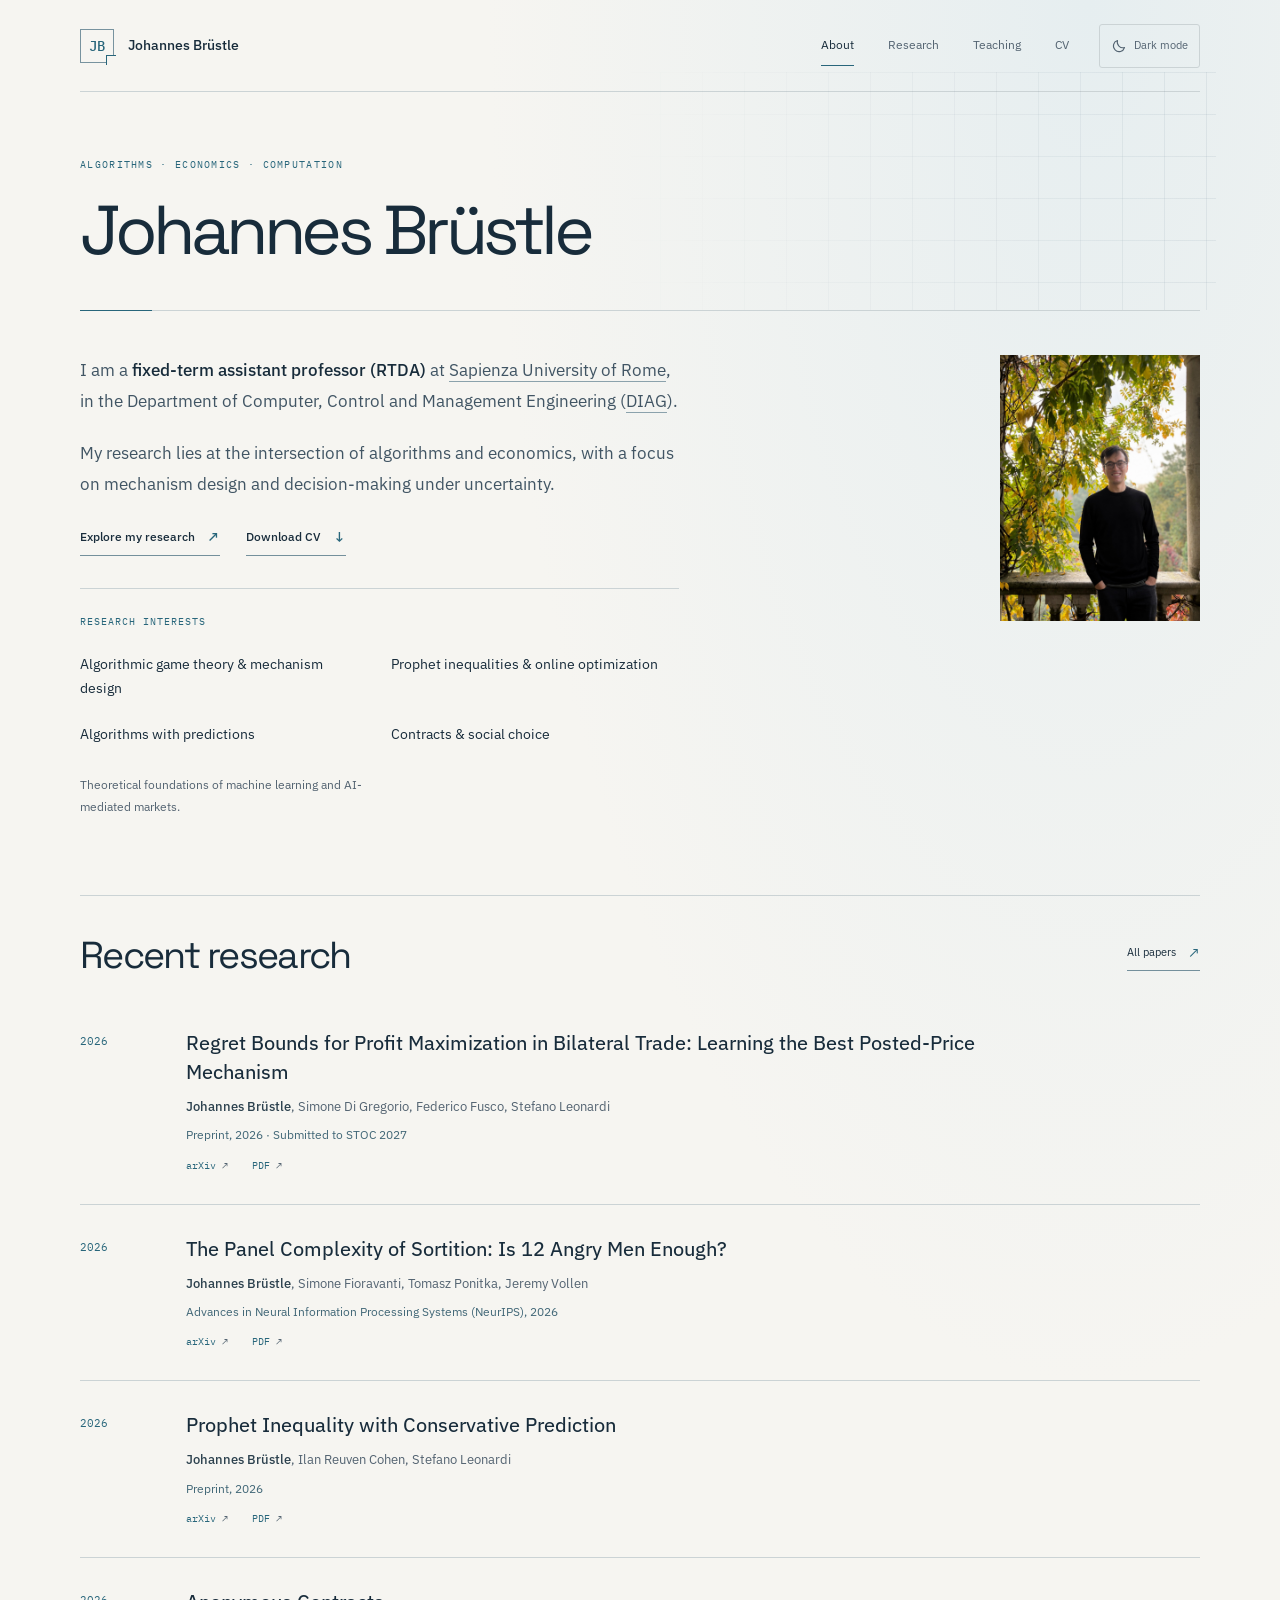
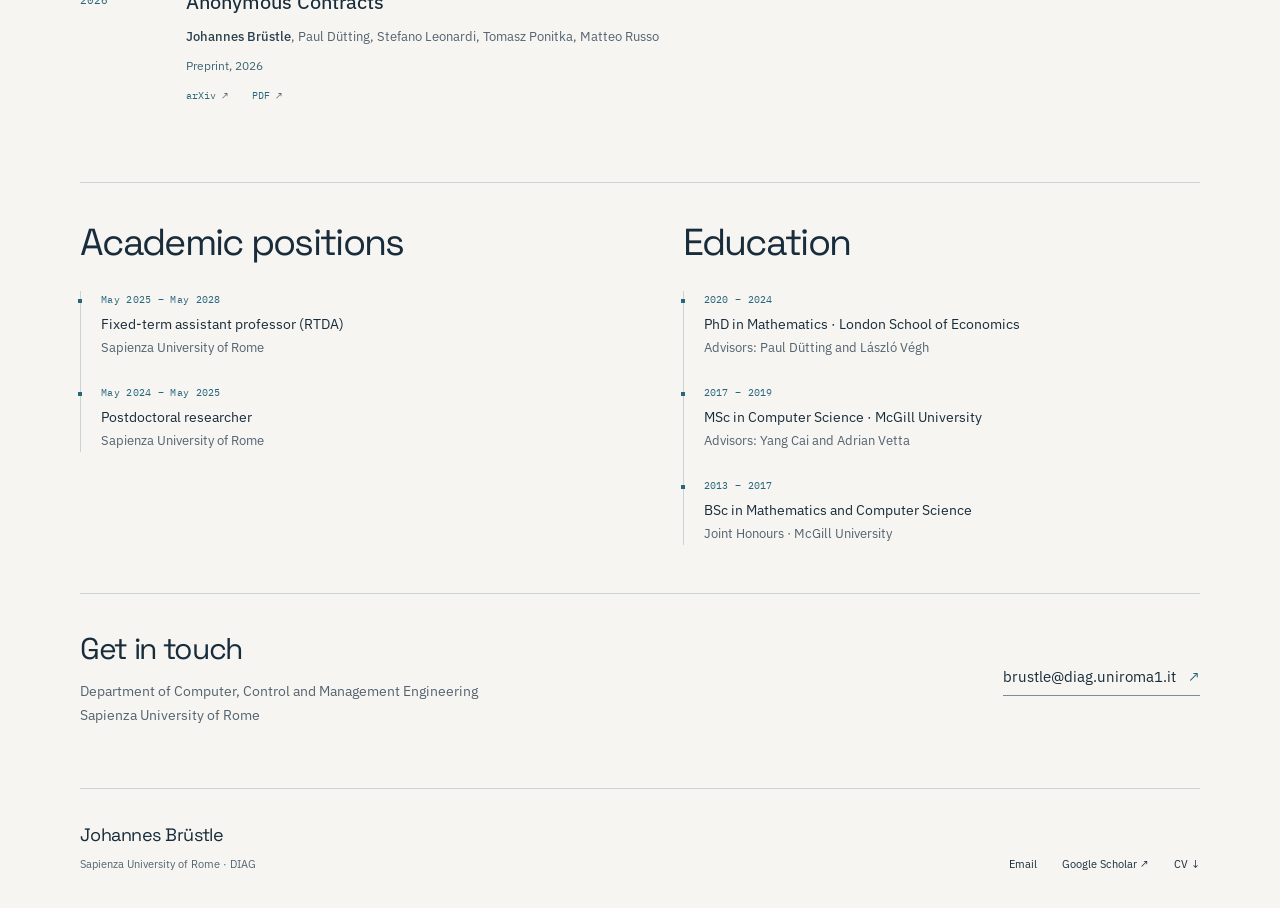
==== commit db452905: "Add bilateral trade preprint and homepage portrait" ====
--- a/index.html
+++ b/index.html
@@ -14,7 +14,7 @@
   <link rel="canonical" href="https://jbrustle01.github.io/">
   <link rel="icon" type="image/svg+xml" href="./assets/favicon.svg">
   <script src="./assets/theme.js?v=themes-2"></script>
-  <link rel="stylesheet" href="./assets/style.css?v=headings-2">
+  <link rel="stylesheet" href="./assets/style.css?v=portrait-1">
   <script src="./assets/site.js?v=academic-1" defer></script>
   <script type="application/ld+json">
   {
@@ -71,15 +71,23 @@
     <p class="intro">I am a <strong>fixed-term assistant professor (RTDA)</strong> at <a href="https://www.uniroma1.it/en/">Sapienza University of Rome</a>, in the Department of Computer, Control and Management Engineering (<a href="https://www.diag.uniroma1.it/">DIAG</a>).</p>
     <p class="intro">My research lies at the intersection of algorithms and economics, with a focus on mechanism design and decision-making under uncertainty.</p>
     <div class="link-row"><a class="text-link" href="research/">Explore my research <span class="arrow" aria-hidden="true">↗</span></a><a class="text-link" href="assets/johannes-brustle-cv.pdf">Download CV <span class="arrow" aria-hidden="true">↓</span></a></div>
-  </div>
-  <aside class="aside" aria-label="Research areas">
-    <!-- To add a portrait, place portrait.jpg in assets and insert: <img class="portrait" src="assets/portrait.jpg" alt="Johannes Brüstle" width="600" height="750"> -->
+  <aside class="home-research-interests" aria-label="Research areas">
     <p class="aside-label">Research interests</p>
     <ol class="areas"><li><span class="number" aria-hidden="true">01</span><span>Algorithmic game theory &amp; mechanism design</span></li><li><span class="number" aria-hidden="true">02</span><span>Prophet inequalities &amp; online optimization</span></li><li><span class="number" aria-hidden="true">03</span><span>Algorithms with predictions</span></li><li><span class="number" aria-hidden="true">04</span><span>Contracts &amp; social choice</span></li></ol>
     <p class="aside-note">Theoretical foundations of machine learning and AI-mediated markets.</p>
   </aside>
+  </div>
+  <figure class="home-portrait">
+    <img src="assets/johannes-brustle-portrait.jpg" alt="Johannes Brüstle standing beside a stone railing and autumn foliage" width="900" height="1200" fetchpriority="high" decoding="async">
+  </figure>
 </section>
 <section class="section" aria-labelledby="recent-title"><div class="section-heading"><h2 id="recent-title">Recent research</h2><a class="text-link" href="research/">All papers <span class="arrow" aria-hidden="true">↗</span></a></div>
+<article class="paper" data-paper data-kind="preprints">
+      <div class="paper-year">2026</div><div>
+      <h3><a href="https://arxiv.org/abs/2611.08173">Regret Bounds for Profit Maximization in Bilateral Trade: Learning the Best Posted-Price Mechanism</a></h3><p class="authors"><strong>Johannes Brüstle</strong>, Simone Di Gregorio, Federico Fusco, Stefano Leonardi</p>
+      <p class="venue">Preprint, 2026 · Submitted to STOC 2027</p>
+      <div class="paper-links"><a href="https://arxiv.org/abs/2611.08173">arXiv <span aria-hidden="true">↗</span></a><a href="https://arxiv.org/pdf/2611.08173">PDF <span aria-hidden="true">↗</span></a></div></div>
+    </article>
 <article class="paper" data-paper data-kind="publications">
       <div class="paper-year">2026</div><div>
       <h3><a href="https://arxiv.org/abs/2504.20508">The Panel Complexity of Sortition: Is 12 Angry Men Enough?</a></h3><p class="authors"><strong>Johannes Brüstle</strong>, Simone Fioravanti, Tomasz Ponitka, Jeremy Vollen</p>
--- a/assets/style.css
+++ b/assets/style.css
@@ -64,7 +64,7 @@
   --selection-bg: #95cbdc;
   --selection-text: #0c141f;
 }
-*{box-sizing:border-box}html{scroll-behavior:smooth;scroll-padding-top:2rem}body{margin:0;background:var(--bg);color:var(--text);font:16px/1.7 var(--sans);-webkit-font-smoothing:antialiased}a{color:inherit;text-decoration:none;text-underline-offset:5px}a:hover{color:var(--accent)}button,input{font:inherit}button,a,input{touch-action:manipulation}:focus-visible{outline:2px solid var(--accent);outline-offset:6px}::selection{background:var(--selection-bg);color:var(--selection-text)}p{margin:0 0 1.25rem}h1,h2,h3{font-weight:400;margin:0;line-height:1.15}h1,h2{font-family:var(--display)}h1{font-size:clamp(3.2rem,6vw,5.5rem);letter-spacing:-.025em}h2{font-size:clamp(2rem,3.5vw,2.8rem);letter-spacing:-.02em}h3{font-size:1.2rem;font-weight:500}small{font-size:.8rem}.wrap{width:min(1120px,calc(100% - 96px));margin-inline:auto}.skip{position:absolute;left:24px;top:-100px;background:var(--text);color:var(--bg);padding:12px;z-index:5}.skip:focus{top:12px}.site-header{height:110px;display:flex;justify-content:space-between;align-items:center;border-bottom:1px solid var(--line);gap:30px}.brand{display:flex;align-items:center;gap:14px;font-size:15px;letter-spacing:.015em;white-space:nowrap}.monogram{font-family:var(--display);font-size:26px;width:38px;height:38px;border:1px solid var(--link-rule-original);display:grid;place-items:center;color:var(--accent);line-height:1}.site-nav{display:flex;gap:32px;align-items:center;font-size:14px}.site-nav a{padding:10px 0;position:relative;color:var(--muted)}.site-nav a:hover,.site-nav a[aria-current=page]{color:var(--text)}.site-nav a[aria-current=page]:after{content:'';height:2px;background:var(--accent);position:absolute;bottom:0;left:0;right:0}.eyebrow{text-transform:uppercase;letter-spacing:.19em;font-size:11px;font-weight:600;color:var(--accent);margin-bottom:25px}.hero{display:grid;grid-template-columns:1fr 300px;gap:88px;padding:75px 0 70px;align-items:start}.hero .intro{font-size:18px;line-height:1.85;max-width:650px;color:var(--intro-original)}.hero .intro a{text-decoration:underline;text-decoration-color:var(--intro-rule-original)}.hero .intro strong{color:var(--text);font-weight:500}.link-row{display:flex;flex-wrap:wrap;gap:26px;align-items:center;margin-top:29px;font-size:13px;font-weight:500}.text-link{display:inline-flex;align-items:center;gap:12px;border-bottom:1px solid var(--link-rule-original);padding-bottom:5px}.arrow{font-size:17px;color:var(--accent)}.aside{border-top:1px solid var(--accent);margin-top:8px;padding-top:24px}.aside-label{color:var(--muted);font-size:11px;text-transform:uppercase;letter-spacing:.16em;margin:0 0 26px}.areas{padding:0;margin:0;list-style:none}.areas li{border-bottom:1px solid var(--line);padding:19px 0;display:flex;gap:19px;line-height:1.45;font-size:15px}.areas li:first-child{padding-top:0}.areas .number{font-size:11px;color:var(--accent);padding-top:2px;font-variant-numeric:tabular-nums}.aside-note{margin-top:25px;font-size:12px;color:var(--muted);line-height:1.8}.portrait{width:100%;aspect-ratio:4/5;object-fit:cover;margin:0 0 28px;filter:grayscale(100%)}.section{padding:48px 0 58px;border-top:1px solid var(--line)}.section-heading{display:flex;justify-content:space-between;align-items:center;gap:24px;margin-bottom:22px}.section-heading .text-link{font-size:12px;white-space:nowrap}.paper{display:grid;grid-template-columns:100px 1fr;gap:26px;padding:29px 0;border-bottom:1px solid var(--line)}.paper:last-child{border-bottom:none}.paper-year{font-size:13px;color:var(--accent);font-variant-numeric:tabular-nums;padding-top:4px}.paper h3{font-size:20px;line-height:1.45;font-weight:450;margin-bottom:9px;max-width:820px}.paper h3 a:hover{text-decoration:underline}.authors{color:var(--muted);font-size:13px;line-height:1.8;margin:0 0 7px}.authors strong{font-weight:500;color:var(--strong-muted)}.venue{font-size:12px;color:var(--venue);line-height:1.7;margin:0}.paper-links{display:flex;flex-wrap:wrap;gap:22px;margin-top:11px;font-size:12px}.paper-links a{border-bottom:1px solid var(--paper-link-rule);line-height:1.8}.paper-links span{color:var(--muted)}.two-column{display:grid;grid-template-columns:1fr 1fr;gap:85px}.quiet{color:var(--muted)}.small{font-size:14px}.timeline{padding:0;margin:27px 0 0;list-style:none}.timeline li{padding:0 0 25px 20px;border-left:1px solid var(--line);position:relative}.timeline li:before{content:'';width:5px;height:5px;position:absolute;top:8px;left:-3px;background:var(--accent)}.timeline li:last-child{padding-bottom:0}.timeline .date{display:block;font-size:11px;color:var(--accent);margin-bottom:5px;letter-spacing:.03em}.timeline .title{display:block;font-size:14px;color:var(--text);line-height:1.7}.timeline .detail{display:block;color:var(--muted);font-size:13px}.page-head{padding:63px 0 43px}.page-head .eyebrow{margin-bottom:20px}.page-head .lede{color:var(--lede-original);font-size:17px;max-width:780px;line-height:1.9}.page-head .link-row{margin-top:22px}.research-tools{display:flex;align-items:center;justify-content:space-between;gap:24px;padding:20px 0;border-top:1px solid var(--line);border-bottom:1px solid var(--line);margin-bottom:36px}.filters{display:flex;gap:8px;flex-wrap:wrap}.filter{background:none;color:var(--muted);padding:8px 14px;border:1px solid transparent;cursor:pointer;font-size:12px;line-height:1.7}.filter[aria-pressed=true]{border-color:var(--control-rule-original);background:var(--control-bg-original);color:var(--text)}.filter:hover{color:var(--text);border-color:var(--paper-link-rule)}.search{display:flex;align-items:center;gap:10px;border-bottom:1px solid var(--search-rule);padding:7px 1px;min-width:240px}.search input{background:none;border:0;min-width:0;width:100%;color:var(--text);font-size:12px;padding:3px 0;outline-offset:4px}.search input::placeholder{color:var(--muted)}.search svg{width:15px;height:15px;flex-shrink:0;color:var(--muted)}.research-group{padding-bottom:40px}.research-group h2{font-size:31px}.group-title{display:flex;gap:16px;align-items:center}.count{font-family:var(--sans);font-size:11px;color:var(--muted);border:1px solid var(--line);min-width:23px;height:23px;display:grid;place-items:center}.empty{color:var(--muted);padding:30px 0 80px}.sr-only{position:absolute;width:1px;height:1px;padding:0;margin:-1px;overflow:hidden;clip:rect(0,0,0,0);white-space:nowrap;border:0}[hidden]{display:none!important}.cv-section{border-top:1px solid var(--line);display:grid;grid-template-columns:240px 1fr;gap:42px;padding:38px 0}.cv-section h2{font-size:30px}.cv-items{display:grid;gap:29px}.cv-entry h3{font-size:16px;margin:0 0 5px;line-height:1.5}.cv-entry p{font-size:14px;color:var(--muted);margin:0;line-height:1.85}.cv-entry .date{font-size:12px;color:var(--accent);margin:0 0 5px}.compact-list{list-style:none;padding:0;margin:0}.compact-list li{padding:8px 0;color:var(--compact-text);font-size:14px}.compact-list li:first-child{padding-top:0}.compact-list strong{color:var(--text);font-weight:500}.cv-download{border:1px solid var(--link-rule-original);padding:10px 18px;display:inline-flex;gap:18px;align-items:center;color:var(--text);font-size:13px}.cv-download:hover{background:var(--control-hover)}.course{display:grid;grid-template-columns:240px 1fr;gap:42px;padding:37px 0 48px;border-top:1px solid var(--line)}.course-meta{color:var(--muted);font-size:13px}.course-meta strong{color:var(--accent);font-weight:400;display:block;margin-bottom:9px}.course h2{margin-bottom:20px;font-size:35px}.course p{color:var(--muted);font-size:15px;max-width:640px}.site-footer{border-top:1px solid var(--line);padding:31px 0 35px;display:flex;justify-content:space-between;gap:24px;align-items:flex-end;margin-top:20px}.footer-name{font-family:var(--display);font-size:22px;margin-bottom:4px}.footer-detail{font-size:11px;color:var(--muted);margin:0}.footer-links{display:flex;gap:25px;font-size:12px}.contact-strip{display:flex;justify-content:space-between;gap:30px;align-items:center}.contact-strip h2{font-size:34px;margin-bottom:14px}.contact-strip p{font-size:14px;color:var(--muted);margin:0}.contact-strip .text-link{font-size:15px}.not-found{min-height:65vh}.not-found h1{margin-bottom:25px}.no-js .research-tools{display:none}
+*{box-sizing:border-box}html{-webkit-text-size-adjust:100%;text-size-adjust:100%;scroll-behavior:smooth;scroll-padding-top:2rem}body{margin:0;background:var(--bg);color:var(--text);font:16px/1.7 var(--sans);-webkit-font-smoothing:antialiased}a{color:inherit;text-decoration:none;text-underline-offset:5px}a:hover{color:var(--accent)}button,input{font:inherit}button,a,input{touch-action:manipulation}:focus-visible{outline:2px solid var(--accent);outline-offset:6px}::selection{background:var(--selection-bg);color:var(--selection-text)}p{margin:0 0 1.25rem}h1,h2,h3{font-weight:400;margin:0;line-height:1.15}h1,h2{font-family:var(--display)}h1{font-size:clamp(3.2rem,6vw,5.5rem);letter-spacing:-.025em}h2{font-size:clamp(2rem,3.5vw,2.8rem);letter-spacing:-.02em}h3{font-size:1.2rem;font-weight:500}small{font-size:.8rem}.wrap{width:min(1120px,calc(100% - 96px));margin-inline:auto}.skip{position:absolute;left:24px;top:-100px;background:var(--text);color:var(--bg);padding:12px;z-index:5}.skip:focus{top:12px}.site-header{height:110px;display:flex;justify-content:space-between;align-items:center;border-bottom:1px solid var(--line);gap:30px}.brand{display:flex;align-items:center;gap:14px;font-size:15px;letter-spacing:.015em;white-space:nowrap}.monogram{font-family:var(--display);font-size:26px;width:38px;height:38px;border:1px solid var(--link-rule-original);display:grid;place-items:center;color:var(--accent);line-height:1}.site-nav{display:flex;gap:32px;align-items:center;font-size:14px}.site-nav a{padding:10px 0;position:relative;color:var(--muted)}.site-nav a:hover,.site-nav a[aria-current=page]{color:var(--text)}.site-nav a[aria-current=page]:after{content:'';height:2px;background:var(--accent);position:absolute;bottom:0;left:0;right:0}.eyebrow{text-transform:uppercase;letter-spacing:.19em;font-size:11px;font-weight:600;color:var(--accent);margin-bottom:25px}.hero{display:grid;grid-template-columns:1fr 300px;gap:88px;padding:75px 0 70px;align-items:start}.hero .intro{font-size:18px;line-height:1.85;max-width:650px;color:var(--intro-original)}.hero .intro a{text-decoration:underline;text-decoration-color:var(--intro-rule-original)}.hero .intro strong{color:var(--text);font-weight:500}.link-row{display:flex;flex-wrap:wrap;gap:26px;align-items:center;margin-top:29px;font-size:13px;font-weight:500}.text-link{display:inline-flex;align-items:center;gap:12px;border-bottom:1px solid var(--link-rule-original);padding-bottom:5px}.arrow{font-size:17px;color:var(--accent)}.aside{border-top:1px solid var(--accent);margin-top:8px;padding-top:24px}.aside-label{color:var(--muted);font-size:11px;text-transform:uppercase;letter-spacing:.16em;margin:0 0 26px}.areas{padding:0;margin:0;list-style:none}.areas li{border-bottom:1px solid var(--line);padding:19px 0;display:flex;gap:19px;line-height:1.45;font-size:15px}.areas li:first-child{padding-top:0}.areas .number{font-size:11px;color:var(--accent);padding-top:2px;font-variant-numeric:tabular-nums}.aside-note{margin-top:25px;font-size:12px;color:var(--muted);line-height:1.8}.portrait{width:100%;aspect-ratio:4/5;object-fit:cover;margin:0 0 28px;filter:grayscale(100%)}.section{padding:48px 0 58px;border-top:1px solid var(--line)}.section-heading{display:flex;justify-content:space-between;align-items:center;gap:24px;margin-bottom:22px}.section-heading .text-link{font-size:12px;white-space:nowrap}.paper{display:grid;grid-template-columns:100px 1fr;gap:26px;padding:29px 0;border-bottom:1px solid var(--line)}.paper:last-child{border-bottom:none}.paper-year{font-size:13px;color:var(--accent);font-variant-numeric:tabular-nums;padding-top:4px}.paper h3{font-size:20px;line-height:1.45;font-weight:450;margin-bottom:9px;max-width:820px}.paper h3 a:hover{text-decoration:underline}.authors{color:var(--muted);font-size:13px;line-height:1.8;margin:0 0 7px}.authors strong{font-weight:500;color:var(--strong-muted)}.venue{font-size:12px;color:var(--venue);line-height:1.7;margin:0}.paper-links{display:flex;flex-wrap:wrap;gap:22px;margin-top:11px;font-size:12px}.paper-links a{border-bottom:1px solid var(--paper-link-rule);line-height:1.8}.paper-links span{color:var(--muted)}.two-column{display:grid;grid-template-columns:1fr 1fr;gap:85px}.quiet{color:var(--muted)}.small{font-size:14px}.timeline{padding:0;margin:27px 0 0;list-style:none}.timeline li{padding:0 0 25px 20px;border-left:1px solid var(--line);position:relative}.timeline li:before{content:'';width:5px;height:5px;position:absolute;top:8px;left:-3px;background:var(--accent)}.timeline li:last-child{padding-bottom:0}.timeline .date{display:block;font-size:11px;color:var(--accent);margin-bottom:5px;letter-spacing:.03em}.timeline .title{display:block;font-size:14px;color:var(--text);line-height:1.7}.timeline .detail{display:block;color:var(--muted);font-size:13px}.page-head{padding:63px 0 43px}.page-head .eyebrow{margin-bottom:20px}.page-head .lede{color:var(--lede-original);font-size:17px;max-width:780px;line-height:1.9}.page-head .link-row{margin-top:22px}.research-tools{display:flex;align-items:center;justify-content:space-between;gap:24px;padding:20px 0;border-top:1px solid var(--line);border-bottom:1px solid var(--line);margin-bottom:36px}.filters{display:flex;gap:8px;flex-wrap:wrap}.filter{background:none;color:var(--muted);padding:8px 14px;border:1px solid transparent;cursor:pointer;font-size:12px;line-height:1.7}.filter[aria-pressed=true]{border-color:var(--control-rule-original);background:var(--control-bg-original);color:var(--text)}.filter:hover{color:var(--text);border-color:var(--paper-link-rule)}.search{display:flex;align-items:center;gap:10px;border-bottom:1px solid var(--search-rule);padding:7px 1px;min-width:240px}.search input{background:none;border:0;min-width:0;width:100%;color:var(--text);font-size:12px;padding:3px 0;outline-offset:4px}.search input::placeholder{color:var(--muted)}.search svg{width:15px;height:15px;flex-shrink:0;color:var(--muted)}.research-group{padding-bottom:40px}.research-group h2{font-size:31px}.group-title{display:flex;gap:16px;align-items:center}.count{font-family:var(--sans);font-size:11px;color:var(--muted);border:1px solid var(--line);min-width:23px;height:23px;display:grid;place-items:center}.empty{color:var(--muted);padding:30px 0 80px}.sr-only{position:absolute;width:1px;height:1px;padding:0;margin:-1px;overflow:hidden;clip:rect(0,0,0,0);white-space:nowrap;border:0}[hidden]{display:none!important}.cv-section{border-top:1px solid var(--line);display:grid;grid-template-columns:240px 1fr;gap:42px;padding:38px 0}.cv-section h2{font-size:30px}.cv-items{display:grid;gap:29px}.cv-entry h3{font-size:16px;margin:0 0 5px;line-height:1.5}.cv-entry p{font-size:14px;color:var(--muted);margin:0;line-height:1.85}.cv-entry .date{font-size:12px;color:var(--accent);margin:0 0 5px}.compact-list{list-style:none;padding:0;margin:0}.compact-list li{padding:8px 0;color:var(--compact-text);font-size:14px}.compact-list li:first-child{padding-top:0}.compact-list strong{color:var(--text);font-weight:500}.cv-download{border:1px solid var(--link-rule-original);padding:10px 18px;display:inline-flex;gap:18px;align-items:center;color:var(--text);font-size:13px}.cv-download:hover{background:var(--control-hover)}.course{display:grid;grid-template-columns:240px 1fr;gap:42px;padding:37px 0 48px;border-top:1px solid var(--line)}.course-meta{color:var(--muted);font-size:13px}.course-meta strong{color:var(--accent);font-weight:400;display:block;margin-bottom:9px}.course h2{margin-bottom:20px;font-size:35px}.course p{color:var(--muted);font-size:15px;max-width:640px}.site-footer{border-top:1px solid var(--line);padding:31px 0 35px;display:flex;justify-content:space-between;gap:24px;align-items:flex-end;margin-top:20px}.footer-name{font-family:var(--display);font-size:22px;margin-bottom:4px}.footer-detail{font-size:11px;color:var(--muted);margin:0}.footer-links{display:flex;gap:25px;font-size:12px}.contact-strip{display:flex;justify-content:space-between;gap:30px;align-items:center}.contact-strip h2{font-size:34px;margin-bottom:14px}.contact-strip p{font-size:14px;color:var(--muted);margin:0}.contact-strip .text-link{font-size:15px}.not-found{min-height:65vh}.not-found h1{margin-bottom:25px}.no-js .research-tools{display:none}
 @media(min-width:1500px){.wrap{width:1160px}.hero{padding-top:85px;padding-bottom:85px}}
 @media(max-width:900px){.wrap{width:calc(100% - 56px)}.hero{grid-template-columns:1fr 250px;gap:42px}.hero .intro{font-size:16px}.site-nav{gap:22px}.two-column{gap:40px}.cv-section,.course{grid-template-columns:190px 1fr;gap:28px}.research-tools{align-items:flex-start;flex-direction:column}.search{width:100%}}
 @media(max-width:760px){.hero{display:block}.aside{margin-top:43px}}
@@ -179,6 +179,29 @@
   .page-head .lede, .compact-list li, .course p, .course-meta { color: #444; }
 }
 
+/* The homepage portrait stays beside the biography on desktop. */
+.home-portrait {
+  width: min(100%, 200px);
+  margin: 0;
+  justify-self: end;
+}
+.home-portrait img {
+  display: block;
+  width: 100%;
+  height: auto;
+}
+.home-research-interests {
+  margin-top: 32px;
+  padding-top: 24px;
+  border-top: 1px solid var(--line);
+}
+@media (max-width: 760px) {
+  .home-portrait { margin: 32px auto 0; }
+}
+@media print {
+  .home-portrait { display: none; }
+}
+
 /* One title scale and starting position across every page. */
 .hero { padding-top: 0; }
 .hero-heading, .page-head { padding-top: 64px; }
@@ -191,7 +214,7 @@
 .page-title {
   margin: 0;
   font-family: var(--display);
-  font-size: clamp(3rem, 5.4vw, 4.75rem);
+  font-size: clamp(2.5rem, 5.4vw, 4.75rem);
   font-weight: 400;
   line-height: 1.08;
   letter-spacing: -.065em;
@@ -201,7 +224,6 @@
 .page-head .page-title { margin-bottom: 25px; }
 @media (max-width: 760px) {
   .hero-heading, .page-head { padding-top: 42px; }
-  .page-title { font-size: clamp(2.5rem, 8vw, 3.75rem); }
 }
 @media (max-width: 400px) {
   .hero .eyebrow, .page-head .eyebrow {
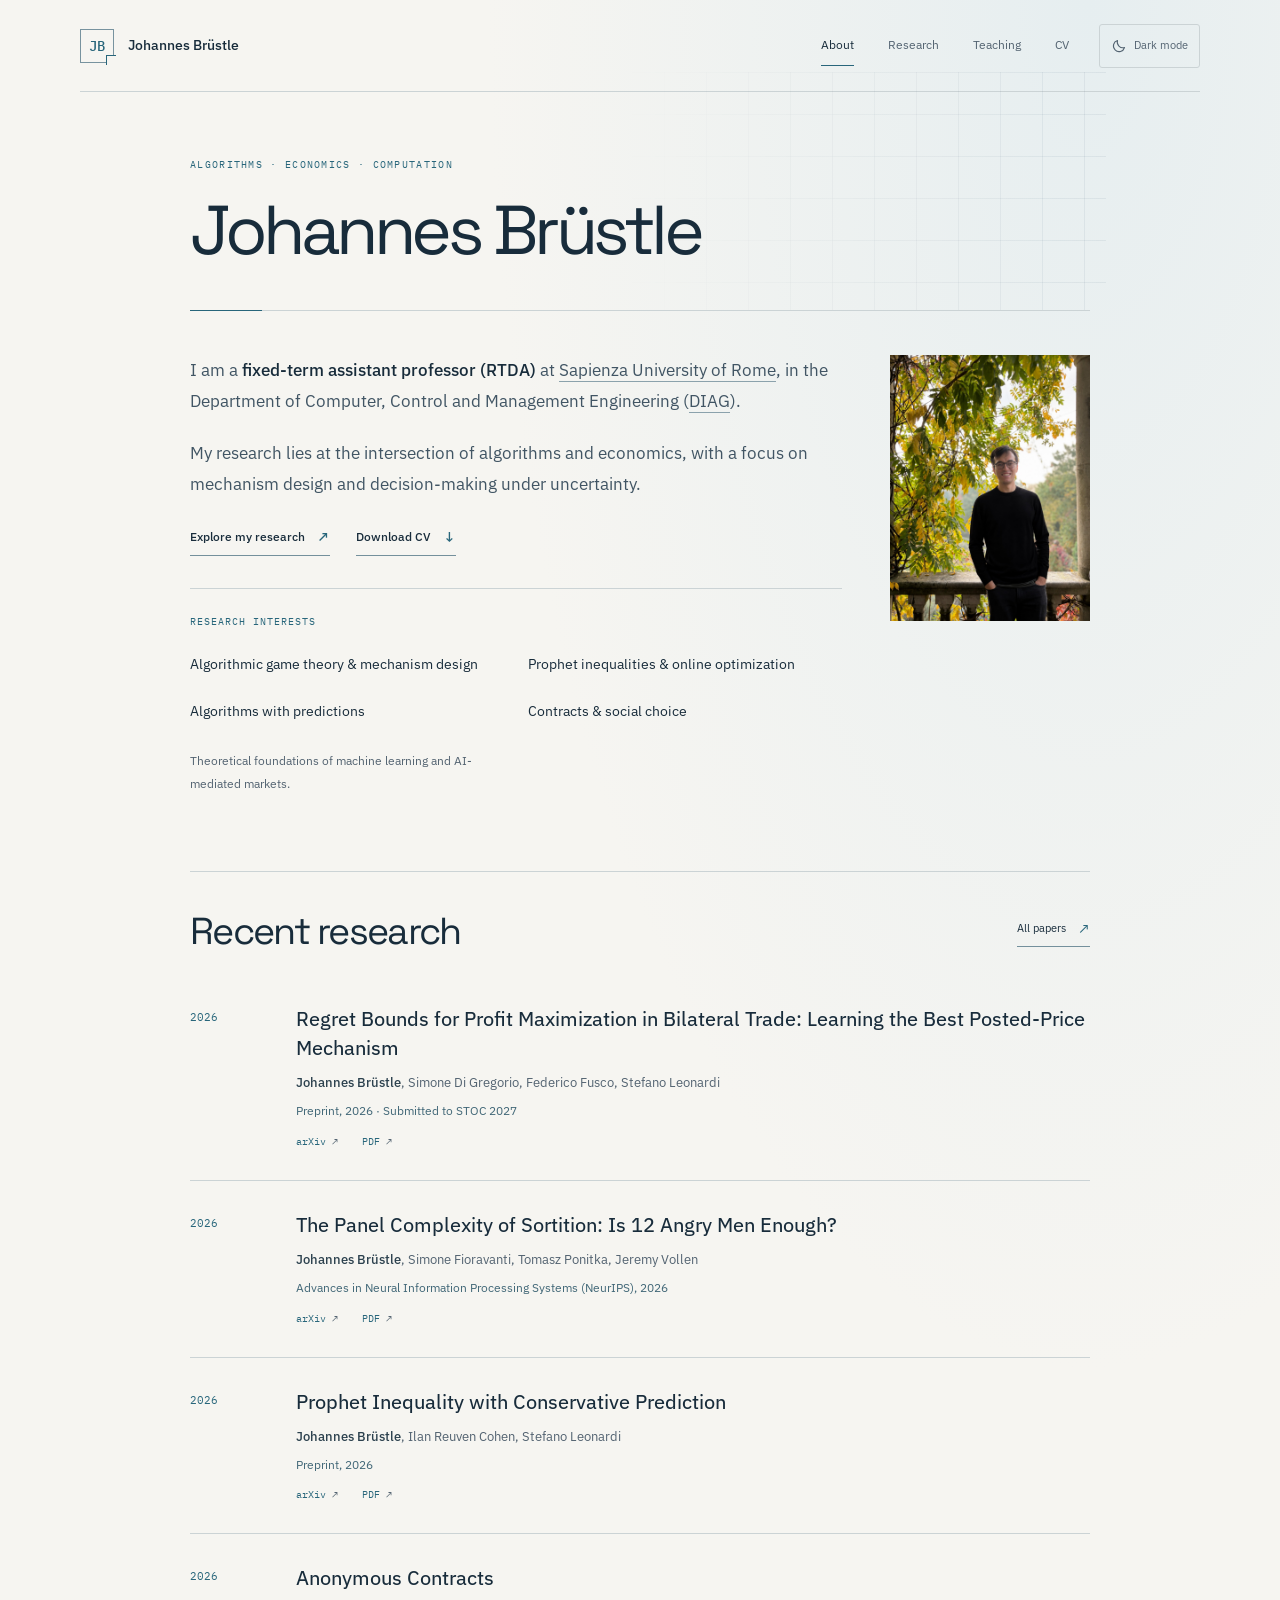
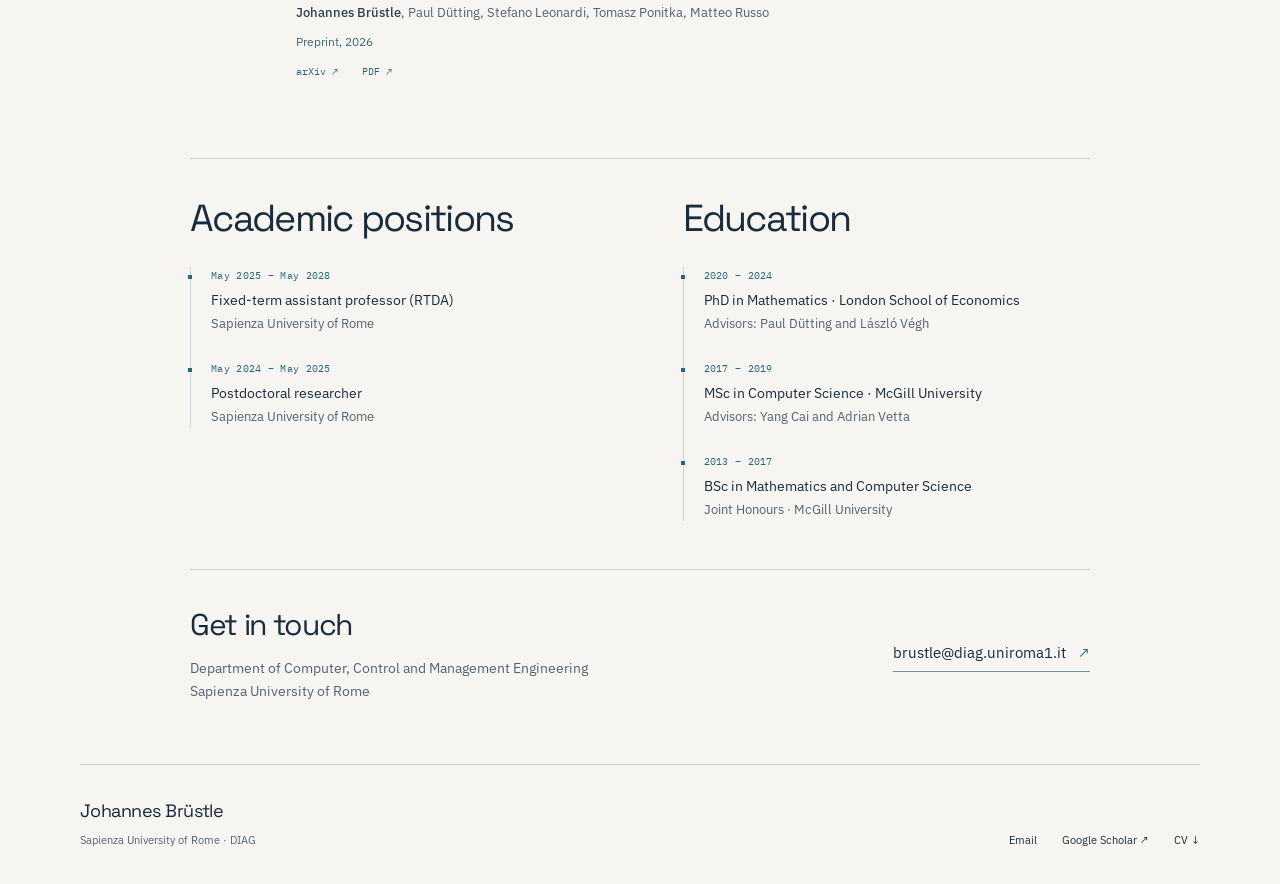
==== commit d202b69d: "Center homepage content and tighten portrait spacing" ====
--- a/index.html
+++ b/index.html
@@ -14,7 +14,7 @@
   <link rel="canonical" href="https://jbrustle01.github.io/">
   <link rel="icon" type="image/svg+xml" href="./assets/favicon.svg">
   <script src="./assets/theme.js?v=themes-2"></script>
-  <link rel="stylesheet" href="./assets/style.css?v=portrait-1">
+  <link rel="stylesheet" href="./assets/style.css?v=portrait-2">
   <script src="./assets/site.js?v=academic-1" defer></script>
   <script type="application/ld+json">
   {
@@ -61,7 +61,7 @@
     <a class="brand" href="./" aria-label="Johannes Brüstle — home"><span class="monogram" aria-hidden="true">JB</span><span>Johannes Brüstle</span></a>
     <div class="header-controls"><nav class="site-nav" aria-label="Main navigation"><a href="./" aria-current="page">About</a><a href="./research/">Research</a><a href="./teaching/">Teaching</a><a href="./cv/">CV</a></nav><button type="button" class="theme-toggle" data-theme-toggle aria-label="Switch to dark mode" hidden><svg data-theme-icon viewBox="0 0 24 24" aria-hidden="true"><path d="M20.3 14.25A8.5 8.5 0 0 1 9.75 3.7a8.5 8.5 0 1 0 10.55 10.55Z"/></svg><span data-theme-label>Dark mode</span></button></div>
   </header>
-  <main id="main" class="wrap">
+  <main id="main" class="wrap home-content">
 <section class="hero" aria-labelledby="home-title">
   <div class="hero-heading"><p class="eyebrow">Algorithms · Economics · Computation</p>
     <h1 class="page-title" id="home-title">Johannes Brüstle</h1>
--- a/assets/style.css
+++ b/assets/style.css
@@ -180,10 +180,15 @@
 }
 
 /* The homepage portrait stays beside the biography on desktop. */
+.home-content { max-width: 900px; }
+.home-content .hero {
+  grid-template-columns: minmax(0, 1fr) 200px;
+  column-gap: 48px;
+}
 .home-portrait {
   width: min(100%, 200px);
   margin: 0;
-  justify-self: end;
+  justify-self: start;
 }
 .home-portrait img {
   display: block;
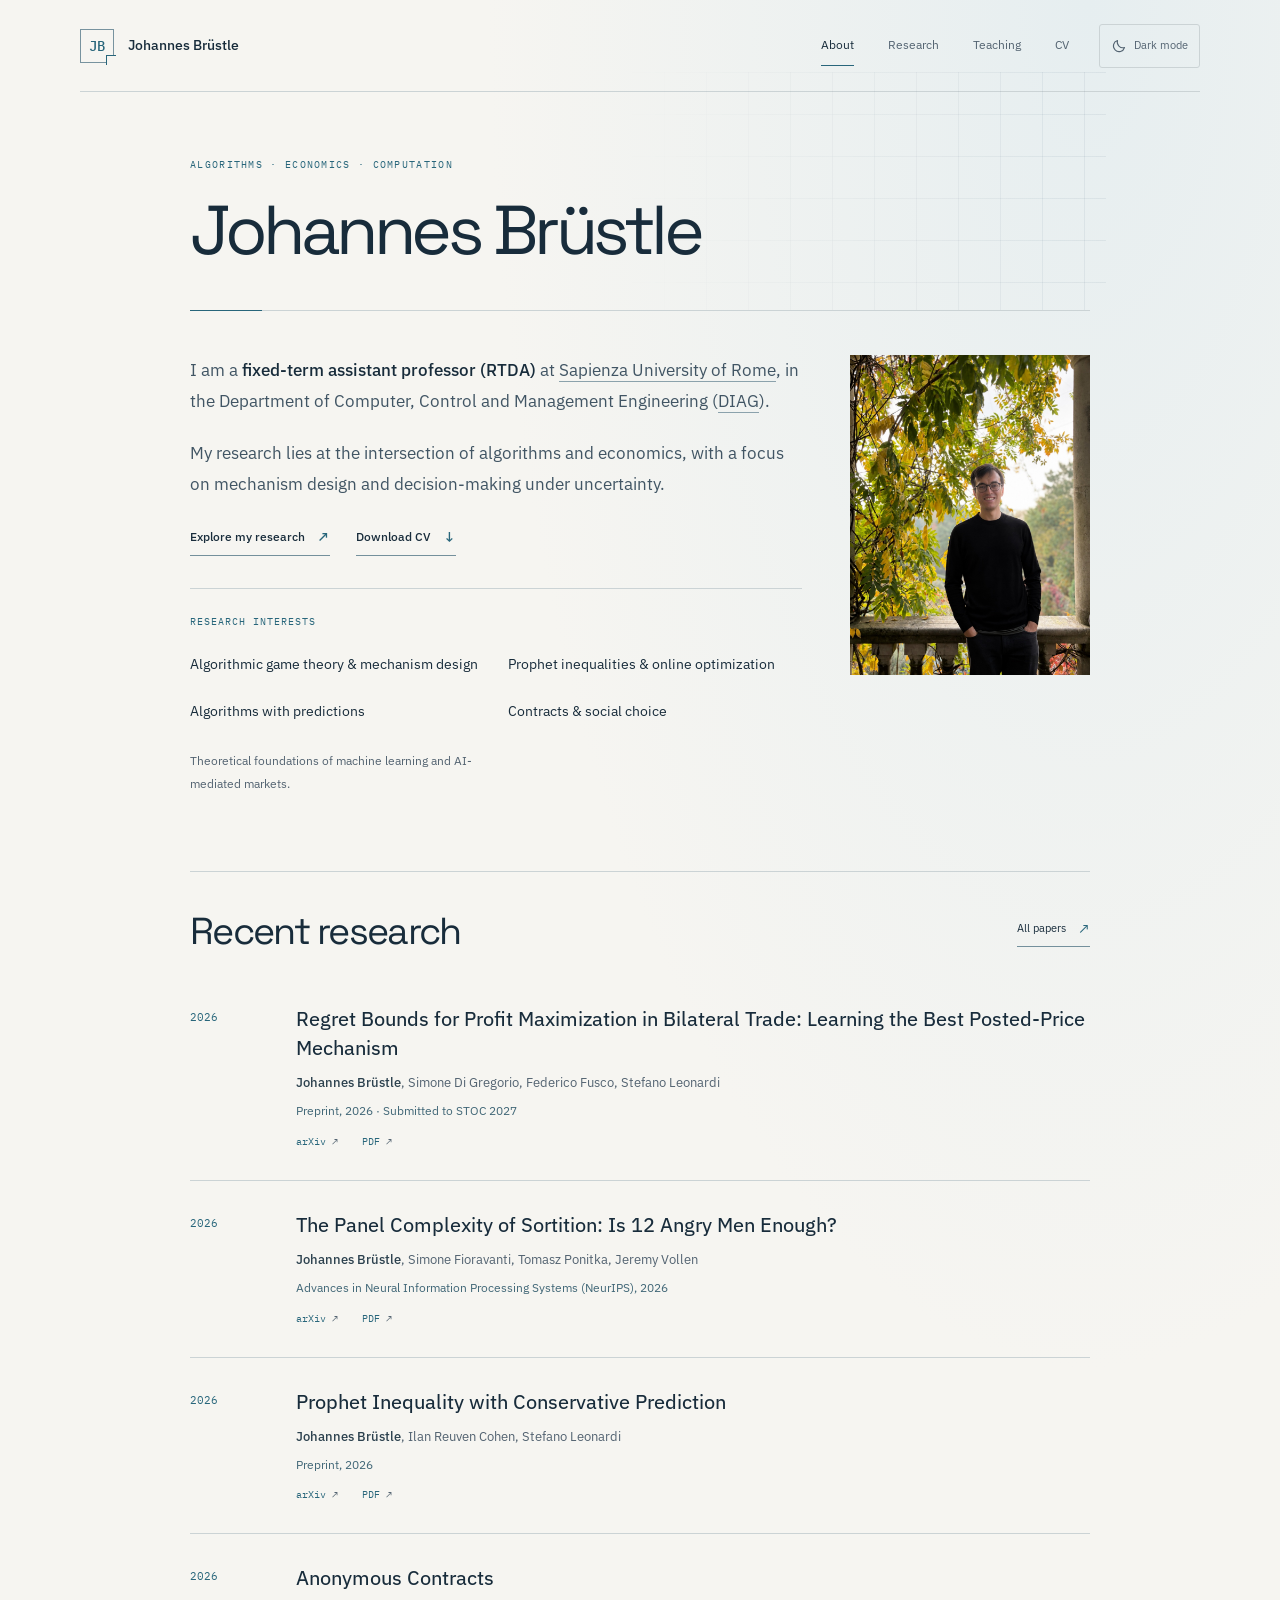
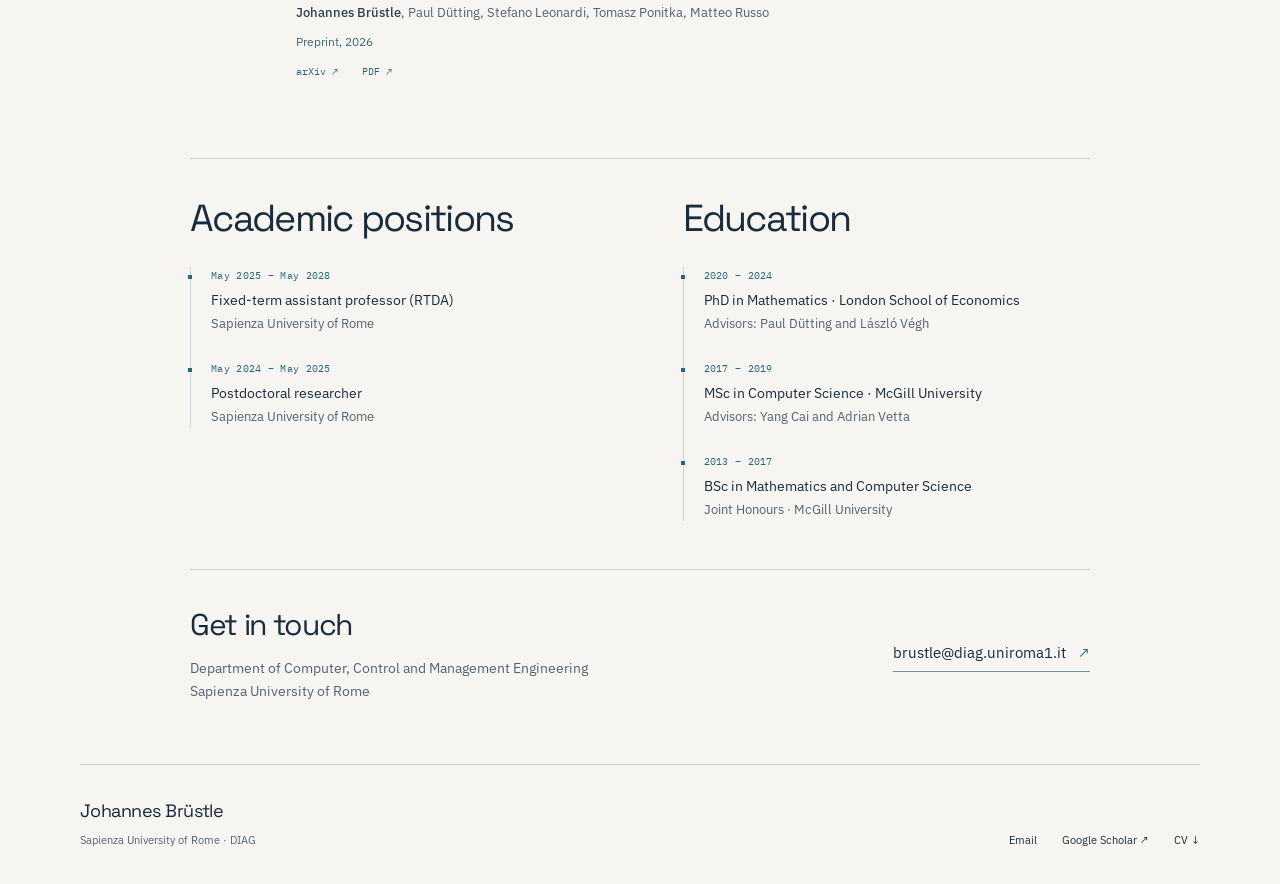
==== commit 296569bd: "Slightly enlarge homepage portrait" ====
--- a/index.html
+++ b/index.html
@@ -14,7 +14,7 @@
   <link rel="canonical" href="https://jbrustle01.github.io/">
   <link rel="icon" type="image/svg+xml" href="./assets/favicon.svg">
   <script src="./assets/theme.js?v=themes-2"></script>
-  <link rel="stylesheet" href="./assets/style.css?v=portrait-2">
+  <link rel="stylesheet" href="./assets/style.css?v=portrait-3">
   <script src="./assets/site.js?v=academic-1" defer></script>
   <script type="application/ld+json">
   {
--- a/assets/style.css
+++ b/assets/style.css
@@ -182,11 +182,11 @@
 /* The homepage portrait stays beside the biography on desktop. */
 .home-content { max-width: 900px; }
 .home-content .hero {
-  grid-template-columns: minmax(0, 1fr) 200px;
+  grid-template-columns: minmax(0, 1fr) 240px;
   column-gap: 48px;
 }
 .home-portrait {
-  width: min(100%, 200px);
+  width: min(100%, 240px);
   margin: 0;
   justify-self: start;
 }
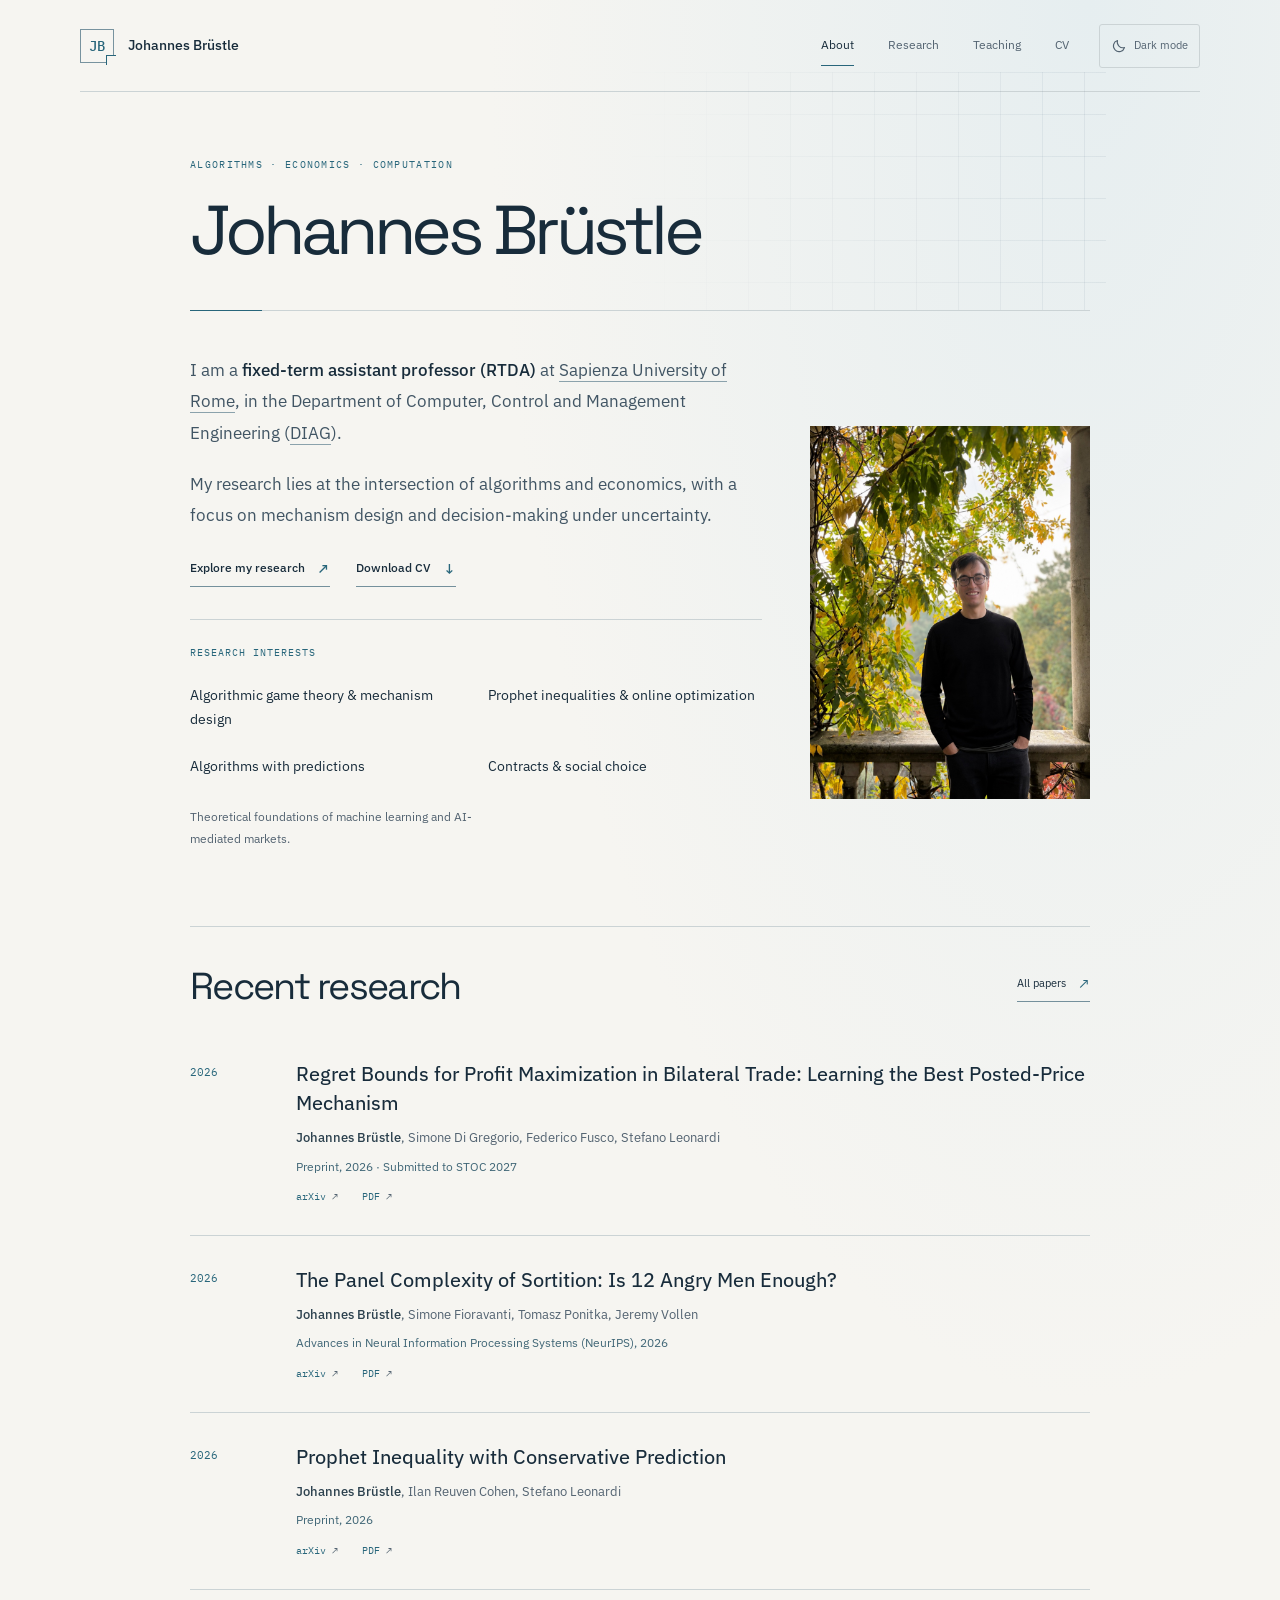
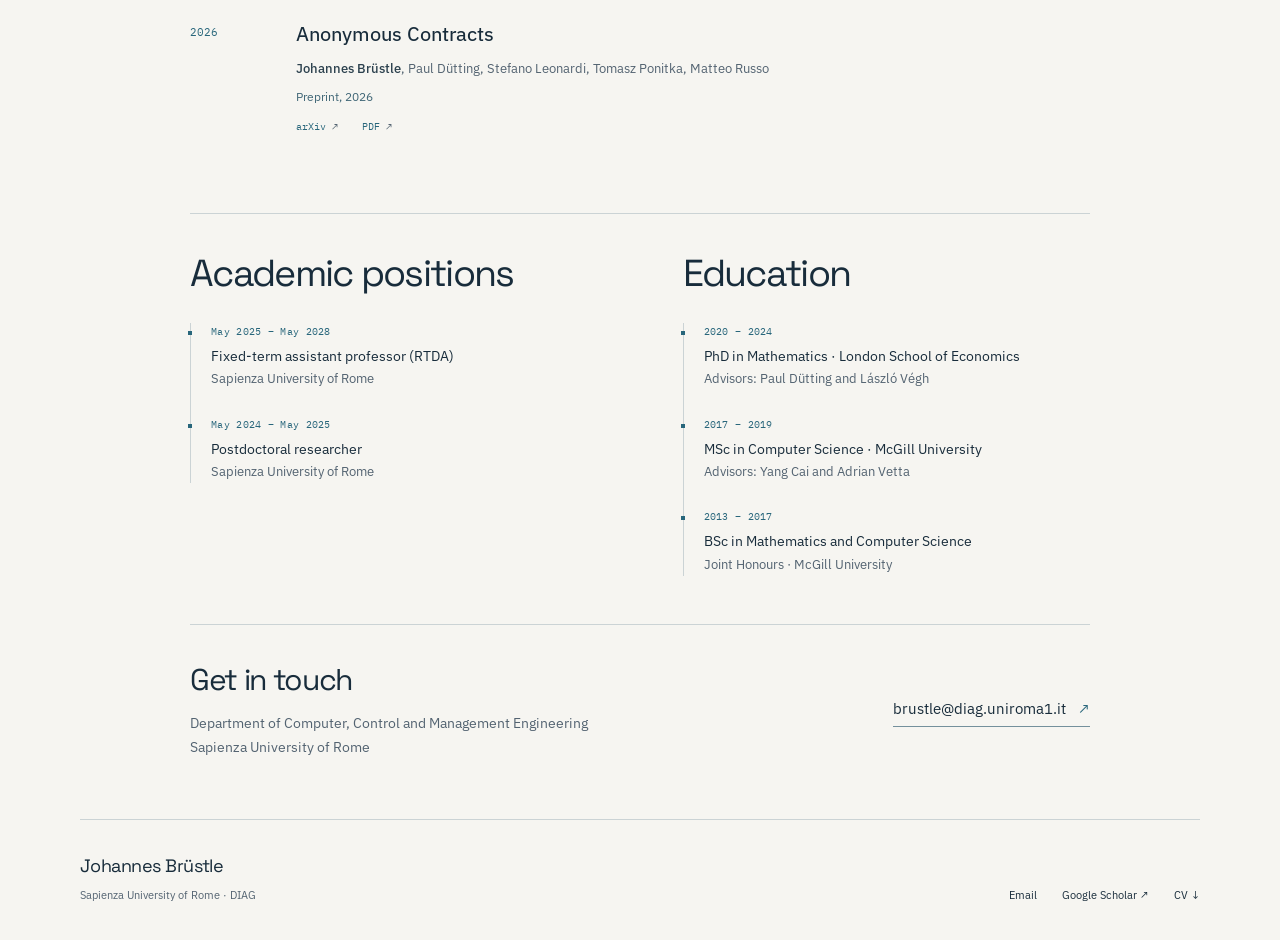
==== commit e3c80821: "Enlarge and vertically center homepage portrait" ====
--- a/index.html
+++ b/index.html
@@ -14,7 +14,7 @@
   <link rel="canonical" href="https://jbrustle01.github.io/">
   <link rel="icon" type="image/svg+xml" href="./assets/favicon.svg">
   <script src="./assets/theme.js?v=themes-2"></script>
-  <link rel="stylesheet" href="./assets/style.css?v=portrait-3">
+  <link rel="stylesheet" href="./assets/style.css?v=portrait-4">
   <script src="./assets/site.js?v=academic-1" defer></script>
   <script type="application/ld+json">
   {
--- a/assets/style.css
+++ b/assets/style.css
@@ -182,13 +182,14 @@
 /* The homepage portrait stays beside the biography on desktop. */
 .home-content { max-width: 900px; }
 .home-content .hero {
-  grid-template-columns: minmax(0, 1fr) 240px;
+  grid-template-columns: minmax(0, 1fr) 280px;
   column-gap: 48px;
 }
 .home-portrait {
-  width: min(100%, 240px);
+  width: min(100%, 280px);
   margin: 0;
   justify-self: start;
+  align-self: center;
 }
 .home-portrait img {
   display: block;
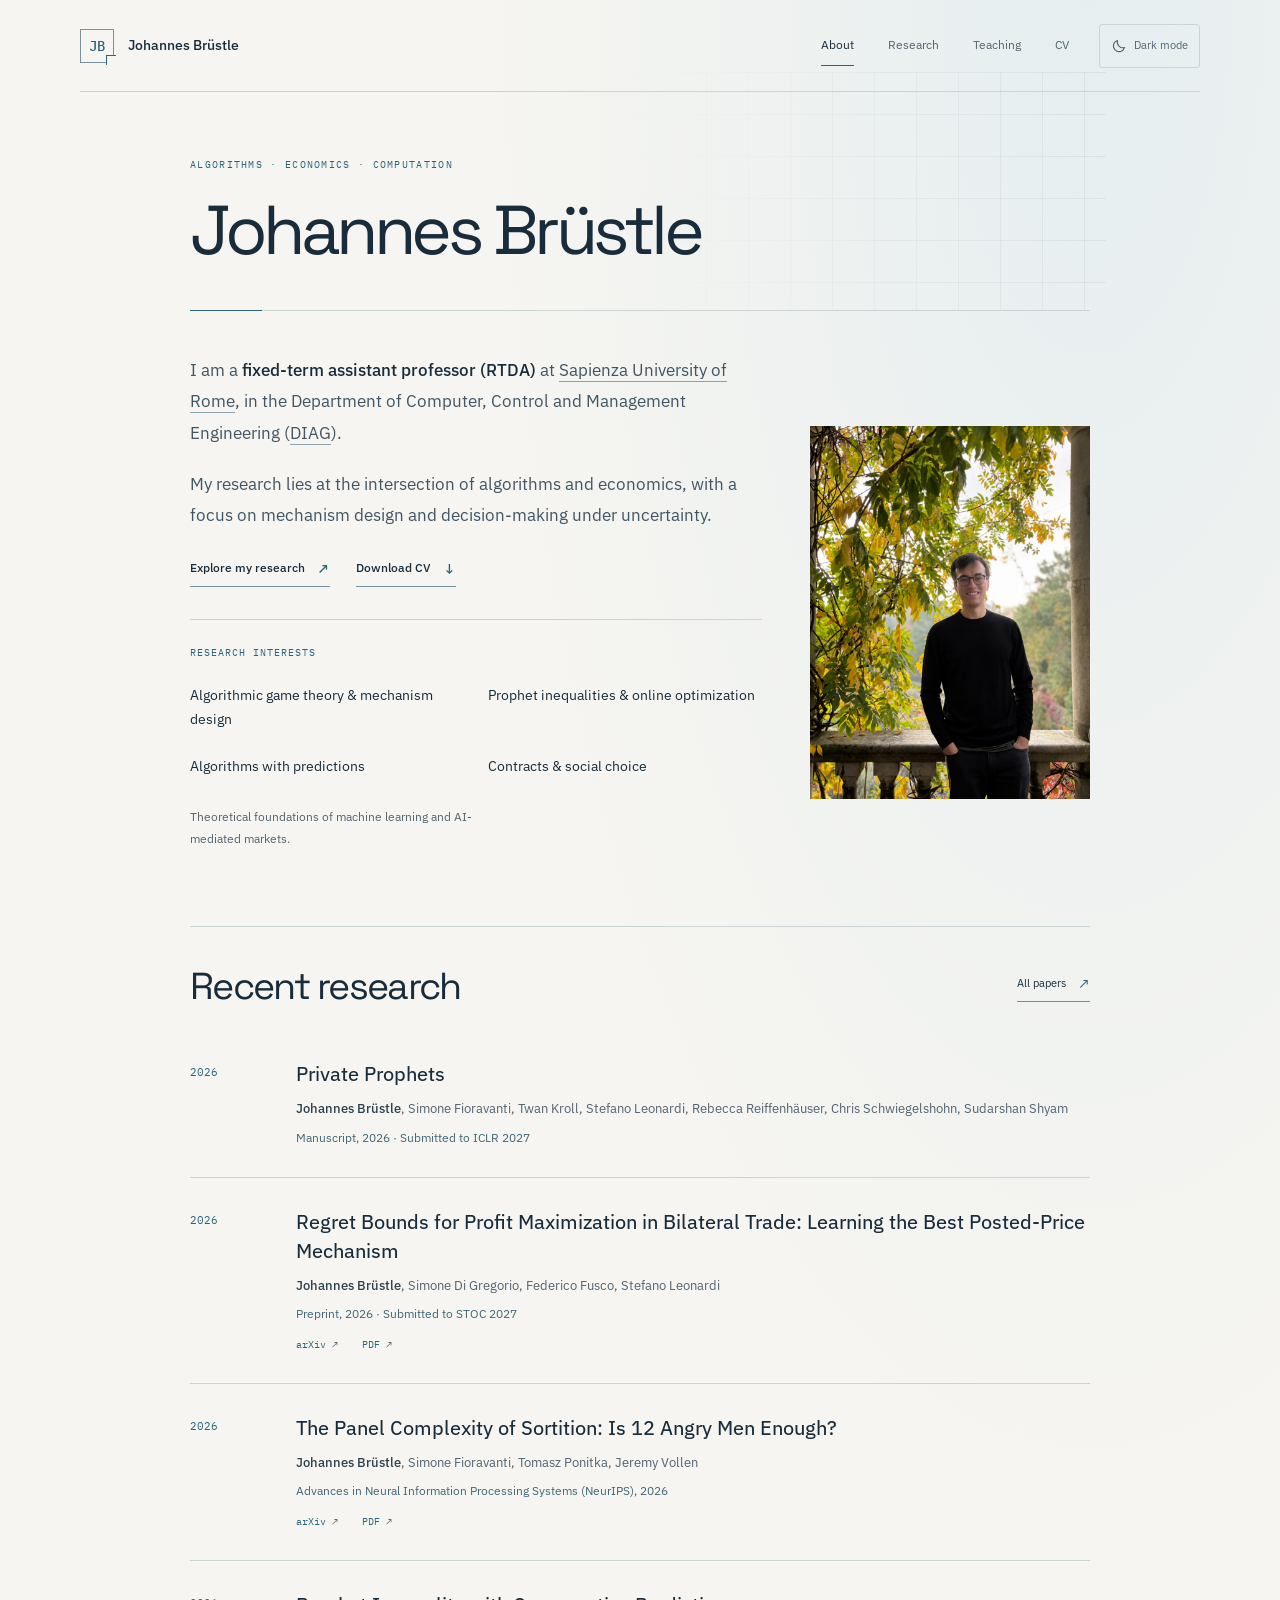
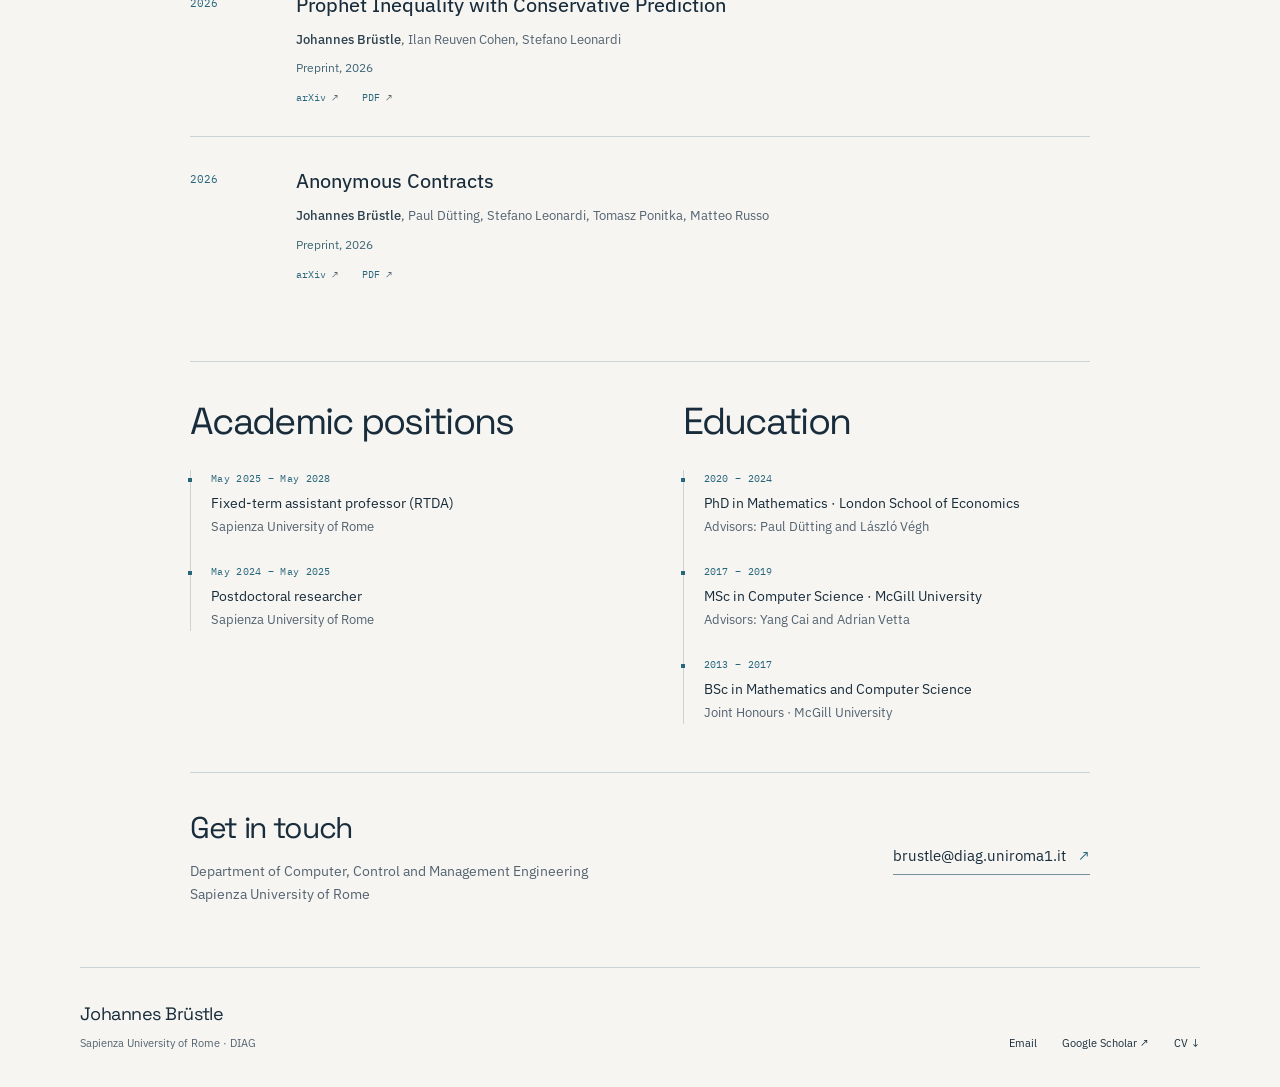
==== commit 4235b637: "Add Private Prophets ICLR submission to research and CV" ====
--- a/index.html
+++ b/index.html
@@ -84,6 +84,12 @@
 <section class="section" aria-labelledby="recent-title"><div class="section-heading"><h2 id="recent-title">Recent research</h2><a class="text-link" href="research/">All papers <span class="arrow" aria-hidden="true">↗</span></a></div>
 <article class="paper" data-paper data-kind="preprints">
       <div class="paper-year">2026</div><div>
+      <h3>Private Prophets</h3><p class="authors"><strong>Johannes Brüstle</strong>, Simone Fioravanti, Twan Kroll, Stefano Leonardi, Rebecca Reiffenhäuser, Chris Schwiegelshohn, Sudarshan Shyam</p>
+      <p class="venue">Manuscript, 2026 · Submitted to ICLR 2027</p>
+      </div>
+    </article>
+<article class="paper" data-paper data-kind="preprints">
+      <div class="paper-year">2026</div><div>
       <h3><a href="https://arxiv.org/abs/2611.08173">Regret Bounds for Profit Maximization in Bilateral Trade: Learning the Best Posted-Price Mechanism</a></h3><p class="authors"><strong>Johannes Brüstle</strong>, Simone Di Gregorio, Federico Fusco, Stefano Leonardi</p>
       <p class="venue">Preprint, 2026 · Submitted to STOC 2027</p>
       <div class="paper-links"><a href="https://arxiv.org/abs/2611.08173">arXiv <span aria-hidden="true">↗</span></a><a href="https://arxiv.org/pdf/2611.08173">PDF <span aria-hidden="true">↗</span></a></div></div>
